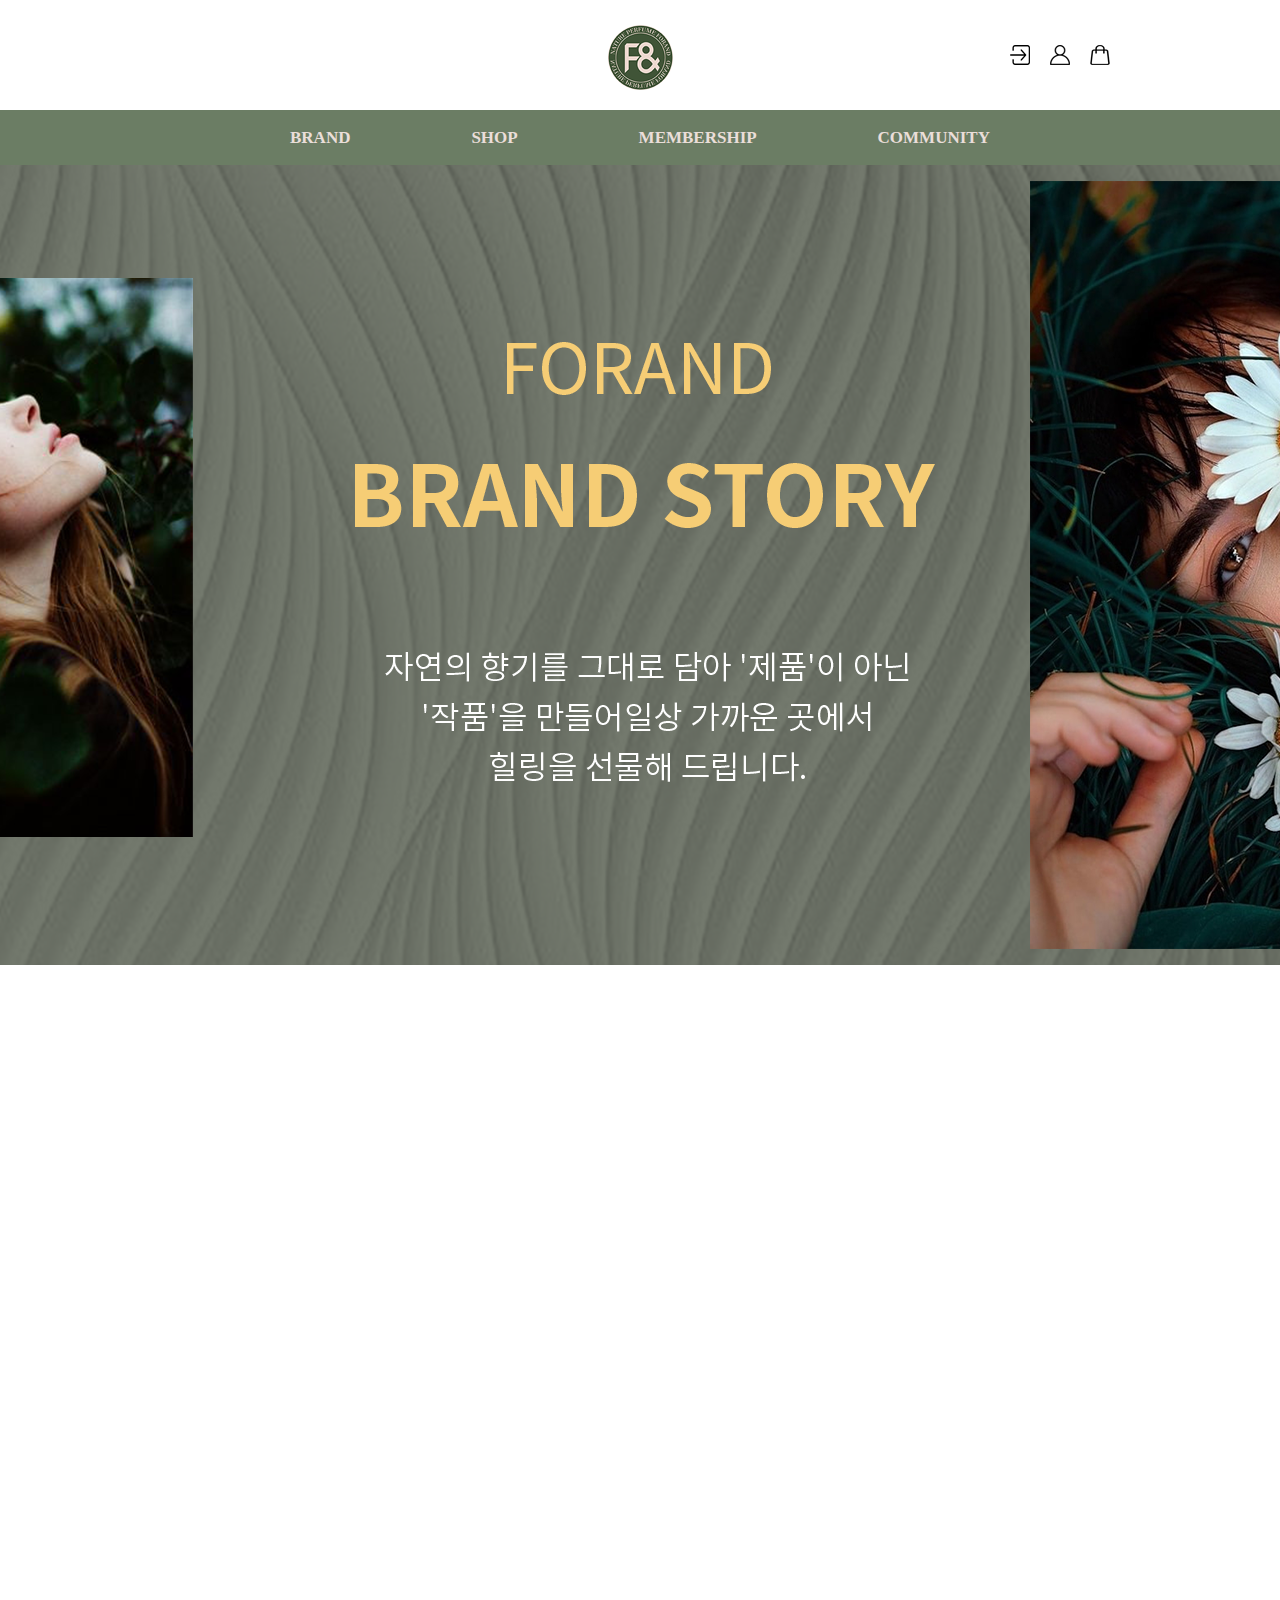
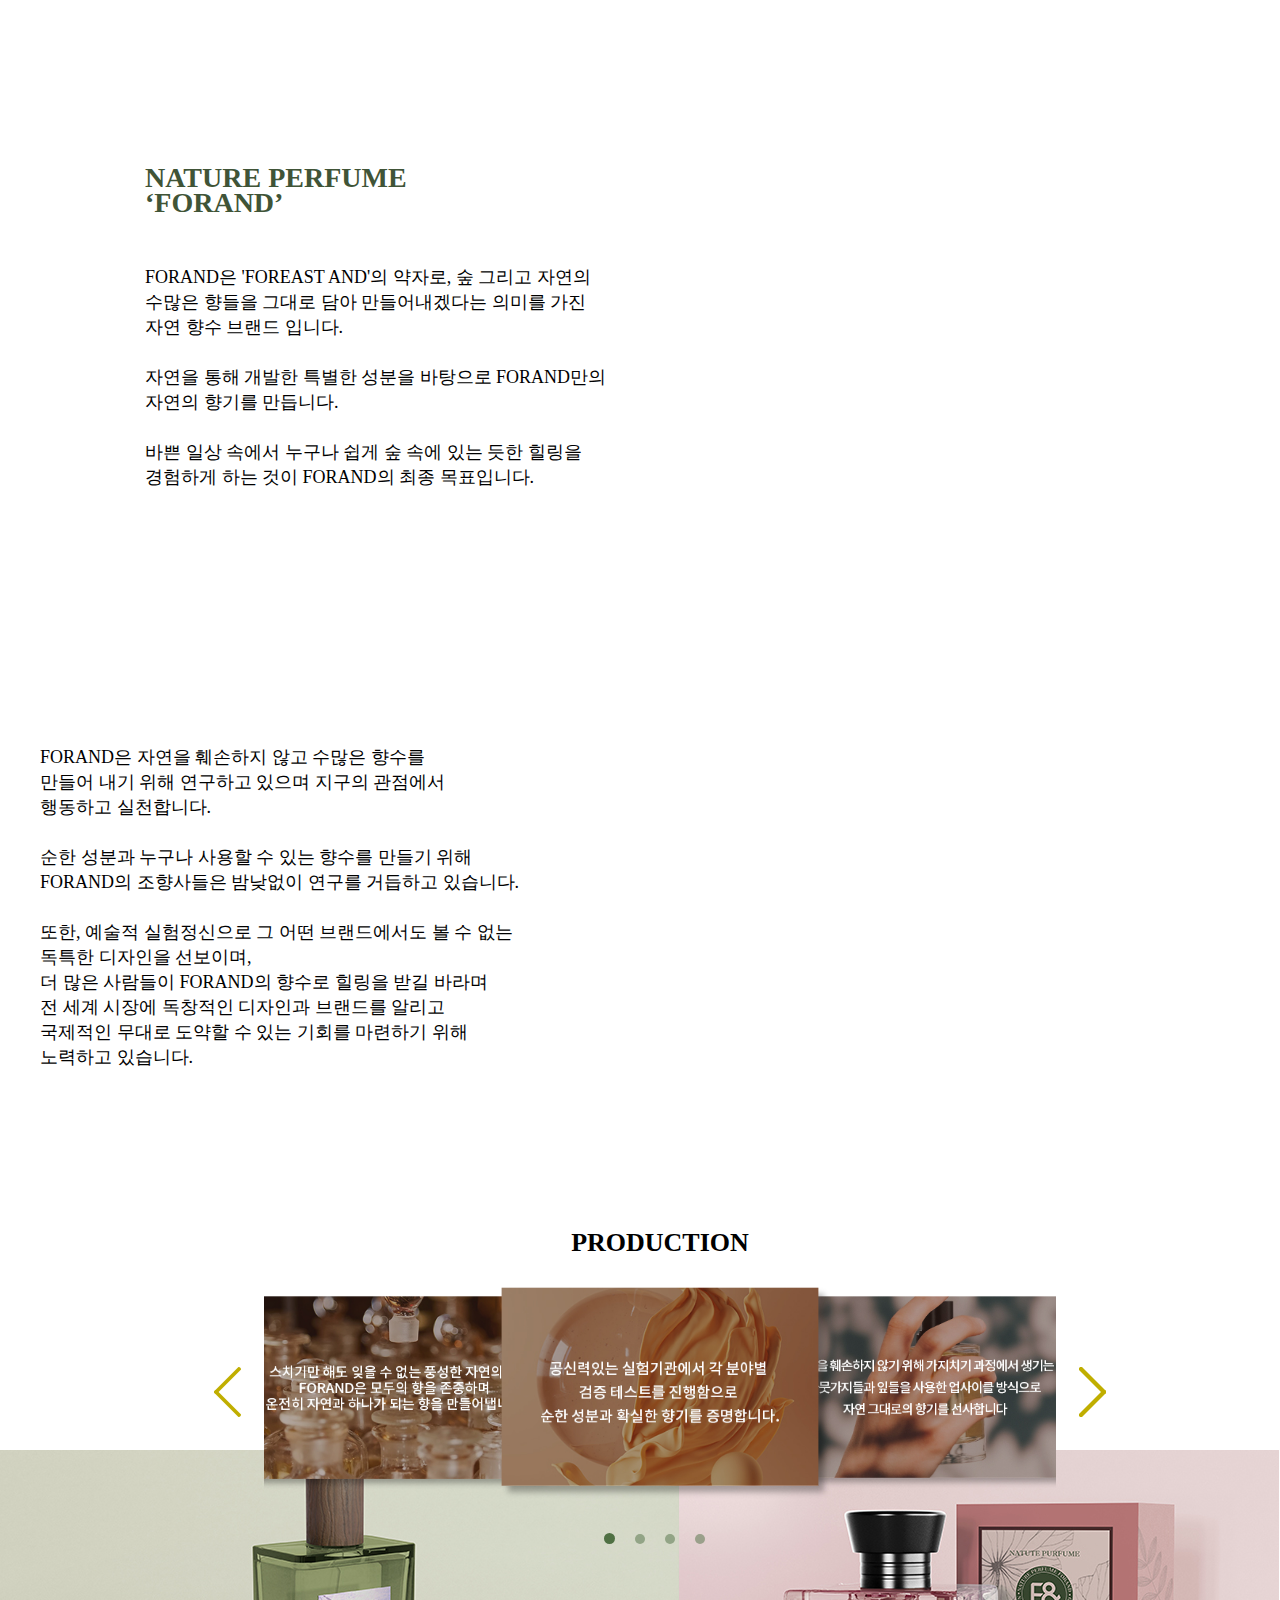
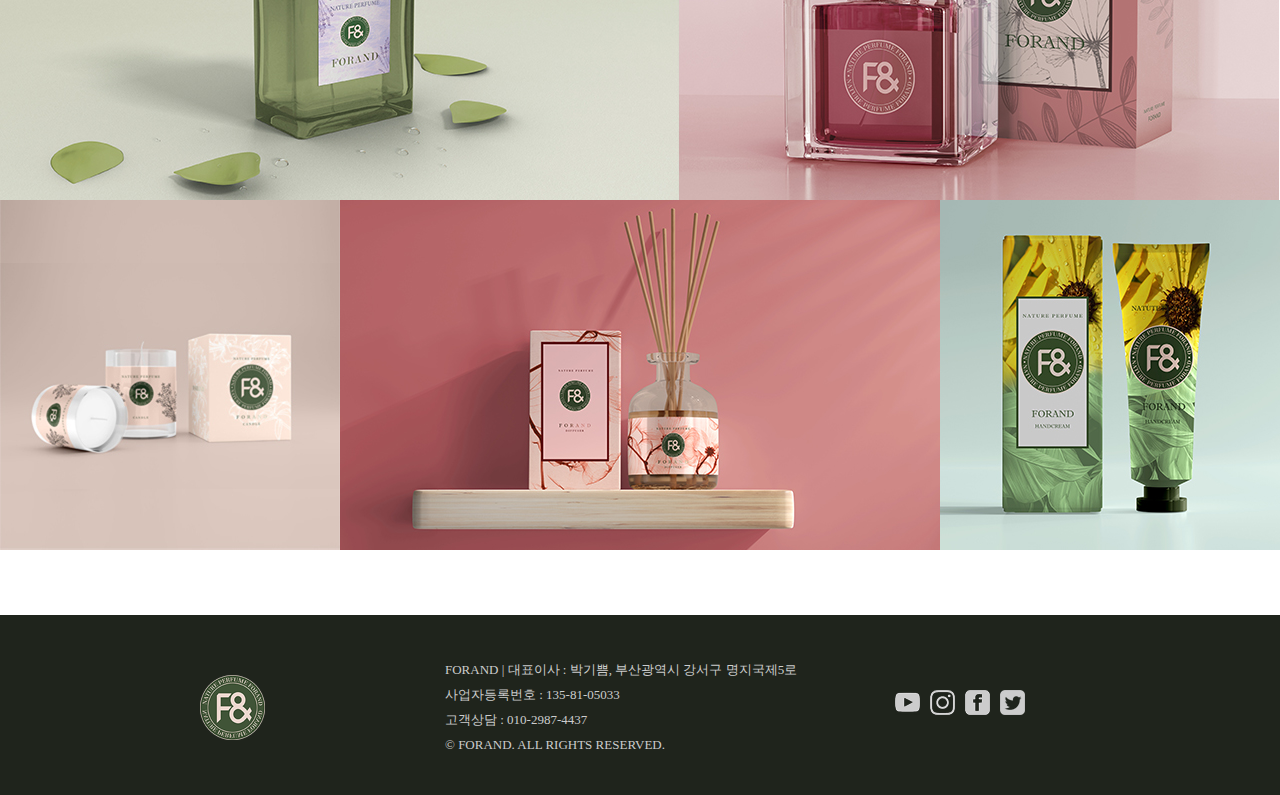
==== index.html @ c74ffac9 "Update index.html" ====
<!DOCTYPE html>
<html lang="en">
<head>
    <meta charset="UTF-8">
    <meta http-equiv="X-UA-Compatible" content="IE=edge">
    <meta name="viewport" content="width=device-width, initial-scale=1.0">
    <meta name="viewport" content="width=1400">
    <title>FORAND</title>
    <link href="images/favicon.png" rel="icon" type="image/png"sizes="32x32"><!-- favicon -->
    <link rel="stylesheet" href="css/style3.css"><!-- css -->

    <!-- 갤러리 css -->
    <link href="css/slick.css" rel="stylesheet" type="text/css"><!-- 수정X -->
    <link href="css/slick-theme.css" rel="stylesheet" type="text/css"><!-- 수정X -->
    
    <link href="css/gallery1.css" rel="stylesheet" type="text/css"><!-- 디자인에 맞게 수정 -->
  
    <!-- AOS -->
    <link href="https://unpkg.com/aos@2.3.1/dist/aos.css" rel="stylesheet">
    
</head>
<body>
    <div id="header"><!-- header s --> 
        <ul class="icon">
            <li><a href="login.html"><img src="images/login.png" alt="로그인아이콘"></a></li>
            <li><a href="#"><img src="images/mypage.png" alt="마이페이지아이콘"></a></li>
            <li><a href="#"><img src="images/cart.png" alt="장바구니아이콘"></a></li>
        </ul>

        <div class="logo">   
            <a href="https://parkgippeum.github.io/FORAND/"><img src="images/logo.png" alt="forand로고"></a>
        </div>
        <div class="scroll-content"></div>
        
</div><!-- haeder f -->

    <div class="nav"> <!-- nav s -->
        <ul>
            <li><a href="#">BRAND</a>
                <div class="sub_bg">
                    <ul class="sub">
                        <li class="gnb"><a href="https://parkgippeum.github.io/FORAND_sub1/#contents1">BRAND STORY</a></li>
                        <li class="gnb"><a href="https://parkgippeum.github.io/FORAND_sub1/#contents2">PRODUCTION</a></li>
                        <li class="gnb"><a href="https://parkgippeum.github.io/FORAND_sub1/#contents3">PRODUCT</a></li>
                        <li class="sub1_img"><img src="images/sub1.jpg" alt="sub1 이미지"></li>
                    </ul>
                </div>
                
            </li>
            <li><a href="#">SHOP</a>
                <div class="sub_bg">
                    <ul class="sub">
                        <li><a href="https://parkgippeum.github.io/FORAND_sub2/#contents1"><img src="images/sub2.png" alt="sub2 이미지"></a></li>
                        <li class="gnb"><a href="https://parkgippeum.github.io/FORAND_sub2/#contents2">NEW</a></li>
                        <li class="gnb"><a href="https://parkgippeum.github.io/FORAND_sub2/#contents3">PRODUCT</a></li>
                        <li class="gnb"><a href="https://parkgippeum.github.io/FORAND_sub2/#contents4">EVENT</a></li>
                    </ul>
                </div>
            </li>
            <li><a href="#">MEMBERSHIP</a>
                <div class="sub_bg">
                    <ul class="sub">
                        <li class="gnb"><a href="https://parkgippeum.github.io/FORAND_sub3/#contents1">MEMBERSHIP CARD</a></li>
                        <li class="gnb"><a href="https://parkgippeum.github.io/FORAND_sub3/#contents2">FORAND 혜택</a></li>
                        <li class="gnb"><a href="https://parkgippeum.github.io/FORAND_sub3/#contents3">MEMBERSHIP 등급</a></li>
                        <li><a href="https://parkgippeum.github.io/FORAND_sub3/#contents4"><img src="images/sub3.png" alt="sub3 이미지"></a></li>
                    </ul>
                </div>
            </li>
            <li><a href="#">COMMUNITY</a>
                <div class="sub_bg">
                    <ul class="sub">
                        <li class="sub4_img"><a href="https://parkgippeum.github.io/FORAND_sub4/#banner"><img src="images/sub4.jpg" alt="sub4 이미지"></a></li>
                        <li class="gnb"><a href="https://parkgippeum.github.io/FORAND_sub4/#contents1">FAQ</a></li>
                        <li class="gnb"><a href="https://parkgippeum.github.io/FORAND_sub4/#contents2">공지사항</a></li>
                        <li class="gnb"><a href="https://parkgippeum.github.io/FORAND_sub4/#box3">1:1문의</a></li>
                        <li class="gnb"><a href="https://parkgippeum.github.io/FORAND_sub4/#box3">CONTECT US</a></li>
                    </ul>
                </div>
            </li>
        </ul>
    </div> <!-- nav f -->

<div id="banner"><!-- banner s -->

</div><!-- banner f -->

<div id="contents1"><!-- contents1 s -->
    <ul class="story1">
        <li><img data-aos="fade-up" data-aos-duration="3000" class="left" src="images/storycon1.png" alt="brand story1 이미지"></li>
        <li class="story1_text"><h1>NATURE PERFUME <br> ‘FORAND’</h1>
            <p>FORAND은 'FOREAST AND'의 약자로,  숲 그리고 자연의 <br>
                수많은 향들을 그대로 담아 만들어내겠다는 의미를 가진 <br>
                자연 향수 브랜드 입니다. <br>
                <br>
                자연을 통해 개발한 특별한 성분을 바탕으로 FORAND만의  <br>
                자연의 향기를 만듭니다. <br>
                <br>
                바쁜 일상 속에서 누구나 쉽게 숲 속에 있는 듯한 힐링을  <br>
                경험하게  하는 것이 FORAND의 최종 목표입니다.</p>
        </li>
    </ul>

    <ul class="story2">
        <li class="story2_text">
            <p>FORAND은 자연을 훼손하지 않고 수많은 향수를 <br>
            만들어 내기 위해 연구하고 있으며 지구의 관점에서 <br>
            행동하고 실천합니다. <br>
            <br>
            순한 성분과 누구나 사용할 수 있는 향수를 만들기 위해 <br>
            FORAND의 조향사들은 밤낮없이 연구를 거듭하고 있습니다.<br>
            <br>
            또한, 예술적 실험정신으로 그 어떤 브랜드에서도 볼 수 없는 <br>
            독특한 디자인을 선보이며, <br>
            더 많은 사람들이 FORAND의 향수로 힐링을 받길 바라며<br>
            전 세계 시장에 독창적인 디자인과 브랜드를 알리고<br>
            국제적인 무대로 도약할 수 있는 기회를 마련하기 위해 <br>
            노력하고 있습니다.</p></li>

        <li><img data-aos="fade-down" class="right" src="images/storycon1-1.png" alt="brand story2 이미지"></li>
    </ul>
</div><!-- contents1 f -->

<div id="contents2"><!-- contents2 s -->
     <h1>PRODUCTION</h1>
    <section class="regular slider">
		<div>
			<img src="images/production1_1.jpg">
		</div>
		<div>
			<img src="images/product2-2.jpg">
		</div>
		<div>
			<img src="images/product3-3.jpg">
		</div>
        <div>
			<img src="images/product3-3.jpg">
		</div>
	</section>

</div><!-- contents2 f -->

<div id="contents3"><!-- contents3 s-->
    <div class="product_text">
        <h1>PRODUCT</h1>
        <p>순한 성분과 자연 속에서 다양한 향기를 <br>
            선사해드리기 위해 FORAND은 항상 노력합니다.</p>

    </div>

    <ul class="product1">
        <li><a href="#"><img src="images/story_product1.jpg" alt="product1"></a></li>
        <li><a href="#"><img src="images/story_product2.jpg" alt="product2"></a></li>
        <li><a href="#"><img src="images/story_product3.jpg" alt="product3"></a></li>
        <li><a href="#"><img src="images/story_product4.jpg" alt="product4"></a></li>
        <li><a href="#"><img src="images/story_product5.jpg" alt="product5"></a></li>
    </ul>
</div><!-- contents3 f-->

<div id="footer"><!-- footer s -->
    <div class="https://parkgippeum.github.io/FORAND/">
        <a href="index.html" class="footer_logo"><img src="images/footer_logo.png" alt="footer_logo"></a>

        <p class="text">
            FORAND  |  대표이사 : 박기쁨,  부산광역시 강서구 명지국제5로 <br>
            사업자등록번호 : 135-81-05033  <br>
            고객상담 : 010-2987-4437 <br>
            © FORAND. ALL RIGHTS RESERVED.
        </p>

        <div class="sns">
            <ul class="sns_icon">
                <li><a href="https://www.youtube.com/"><img src="images/youtube.png" alt="유튜브아이콘"></a></li>
                <li><a href="#"><img src="images/instagram.png" alt="인스타그램아이콘"></a></li>
                <li><a href="#"><img src="images/facebook.png" alt="페이스북아이콘"></a></li>
                <li><a href="#"><img src="images/twitter.png" alt="트위터아이콘"></a></li>
            </ul>
        </div>
    </div>
</div><!-- footer f -->

<a href="#" class="top"><img src="images/top.png" alt="top버튼"></a>


<!--js 메뉴상단고정-->
<script src="js/jquery-3.5.1.min.js"></script>
<script src="https://unpkg.com/aos@2.3.1/dist/aos.js"></script>
<script src="js/script.js"></script>

<script src="js/jquery-3.4.1.min.js"></script>
<script src="js/script1.js"></script>

<!-- 갤러리 js -->
<script src="https://code.jquery.com/jquery-2.2.0.min.js" type="text/javascript"></script><!-- 제이쿼리 라이브러리,수정X -->
<script src="js/slick.js" type="text/javascript" charset="utf-8"></script><!-- 수정X -->

<script src="js/gallery1.js" type="text/javascript" charset="utf-8"></script><!-- 디자인에 맞게 수정 -->


</body>
</html>
---- css/style3.css ----
*{margin: 0; padding: 0;}
ul{list-style: none;}
a{text-decoration: none; color: #000;}

body{font-family: 'Noto Sans kr';
    font-size: 13px;
    line-height: 25px;
    color: #000;
}

.top{position:fixed; bottom:50px; right:50px; display:none;}

/* header */
#header{width: 100%; height: 110px;}
.header_inner{width: 1320px; margin: 0 auto; position: relative;}
.icon{position:absolute; top:45px; right:150px;}
.icon li{float: left; padding-right: 20px;}

.logo{position:absolute; top:25px; left:50%; margin-left: -32.5px;}

.icon li:hover{opacity: 0.5; color: #000;}

/* nav */
.nav{width: 100%;
    text-align: center;
    background-color: #6b7d64;
    text-transform:uppercase;
    z-index: 95;
    position: relative;
}

.nav ul{
    width:800px;
	margin:auto;
    display:flex;
	justify-content:space-between;}

.nav>ul>li{float: left;}
.nav>ul>li>a{display:block; padding:15px 50px; font-size: 17px; font-weight: bold; color: #eaded9;}
.nav>ul>li>a:hover{color:rgb(67, 77, 63)}

.nav li:hover .sub_bg{display:block;}

.sub_bg{width:100%; background-color: #fff; height:180px;
    position:absolute; top: 55px; left:0;
    display:none; background-color: #fff5e6; font-weight: bold; font-size: 18px; border-bottom: 1px solid #405437;
}
.sub li a{color: #405437;}

.gnb{text-align: center; padding-top: 70px;}
.sub img{padding-top: 12px;}
.sub1_img{padding: 7px;}
.sub4_img{padding-top: 30px;}
.sub li a:hover{color: rgb(231, 198, 155);}

.scroll-content{
    height: 2000px;
}
.scroll-fixed{
    position: fixed;
    top: 0px;
}

/* banner */
#banner{width: 100%; margin: 0 auto; height: 800px; background: url(../images/storymain.png) no-repeat center top;}

/* contents1 */
#contents1{width: 1280px; height: 1100px; margin: 150px auto;}
.story1{float: left;}
.story1 li{float: left;}
.story1_text{margin: 30px 80px; padding: 65px;}
.story1_text h1{font-size: 28px; padding: 0 0 50px 0; color: #405437;}
.story1_text p{font-size: 18px;}

.story2{float: left;}
.story2 li{float: left;}
.story2_text{margin: 160px 40px;}
.story2_text p{font-size: 18px;}
.story2 img{padding-left: 50px;}

/* contents2 */
#contents2{width: 1320px; height: 400px; margin: 0 auto;}
#contents2 h1{text-align: center; padding-top: 80px;}

/* contents3 */

#contents3{width: 1320px; height: 750px; margin: 150px auto;}
.product_text{text-align: center;}
.product_text h1{padding-bottom: 30px;}
.product_text p{padding-bottom: 30px;}

.product1{float: left;}
.product1 li{float: left;}

.product1 li{float: left;}
.product1 li{float: left;}
.product1 li img{display: block;}

/* footer */
#footer{width: 100%; height: 180px; margin: 0 auto; background-color: #1f241c;}
.footer_inner{width: 1320px; margin: 0 auto;}
.footer_logo{float: left; margin: 60px 0 0px 200px;}

.text{float: left; margin: 42px 0 0 180px; color: #ccc;}

.sns{float: right; margin-right: 250px; margin-top: 70px;}
.sns_icon li{float: left; padding: 5px;}

.sns li a:hover{opacity: 0.5; color: #fff;}
---- css/gallery1.css ----
/*슬라이더 꾸미기*/
.slider {
	width: 60%;
	margin: 0px auto; /*100px auto에서 수정*/
}

.slick-slide {
  margin:50px 0px;
}

.slick-slide img {
  width: 100%;
  display:block;
  box-shadow:5px 5px 5px rgba(0, 0, 0, 0.3);
}

.slick-prev:before,
.slick-next:before {
  content:'';
}


.slick-slide {
  transition: all ease-in-out .3s;
  opacity: 1;
}

.slick-active {
  opacity: 1;
}

.slick-current {
  opacity: 1;
}

.slick-active{
		transform:scale(1.1, 1.1);
}

.slick-current{
	position:relative;
	z-index:2;
	transform:scale(1.2, 1.2);
}

/*이동버튼 꾸미기*/
.slick-prev, .slick-next{
	width:27px;
	height:50px;
}
.slick-prev{
	background:url(../images/prev.png) no-repeat;
	left:-50px;
}
.slick-prev:hover{
	background:url(../images/prev_hover.png) no-repeat;
}
.slick-next{
	background:url(../images/next.png) no-repeat;
	right:-50px;
}
.slick-next:hover{
	background:url(../images/next_hover.png) no-repeat;
}

/*블릿버튼 꾸미기*/
.slick-dots li button:before{
	content:'';	
}
.slick-dots li button{
	width:10px;
	height:10px;
	padding:0;
	background:#4f7043;
	border-radius:50%;
	opacity: 0.5;
}
.slick-dots li.slick-active button{
	background:#4f7043;
	opacity:1
}
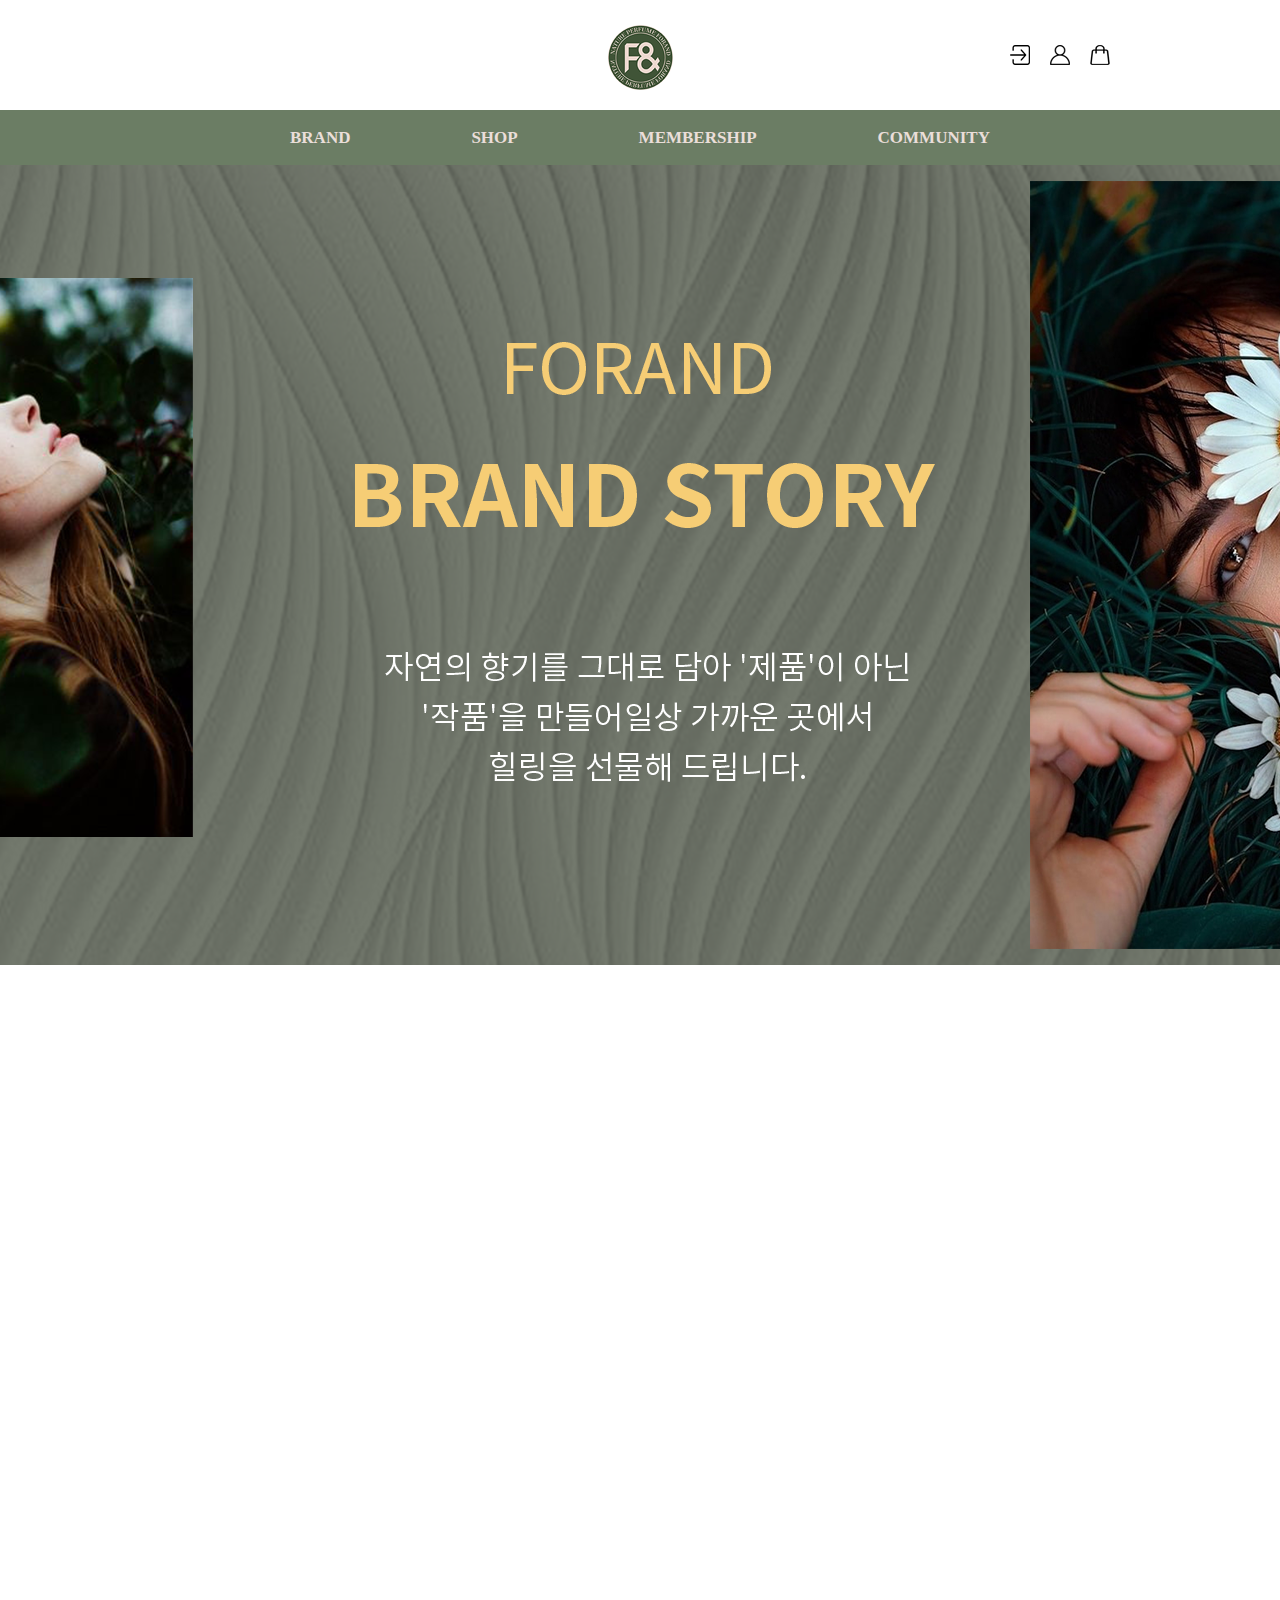
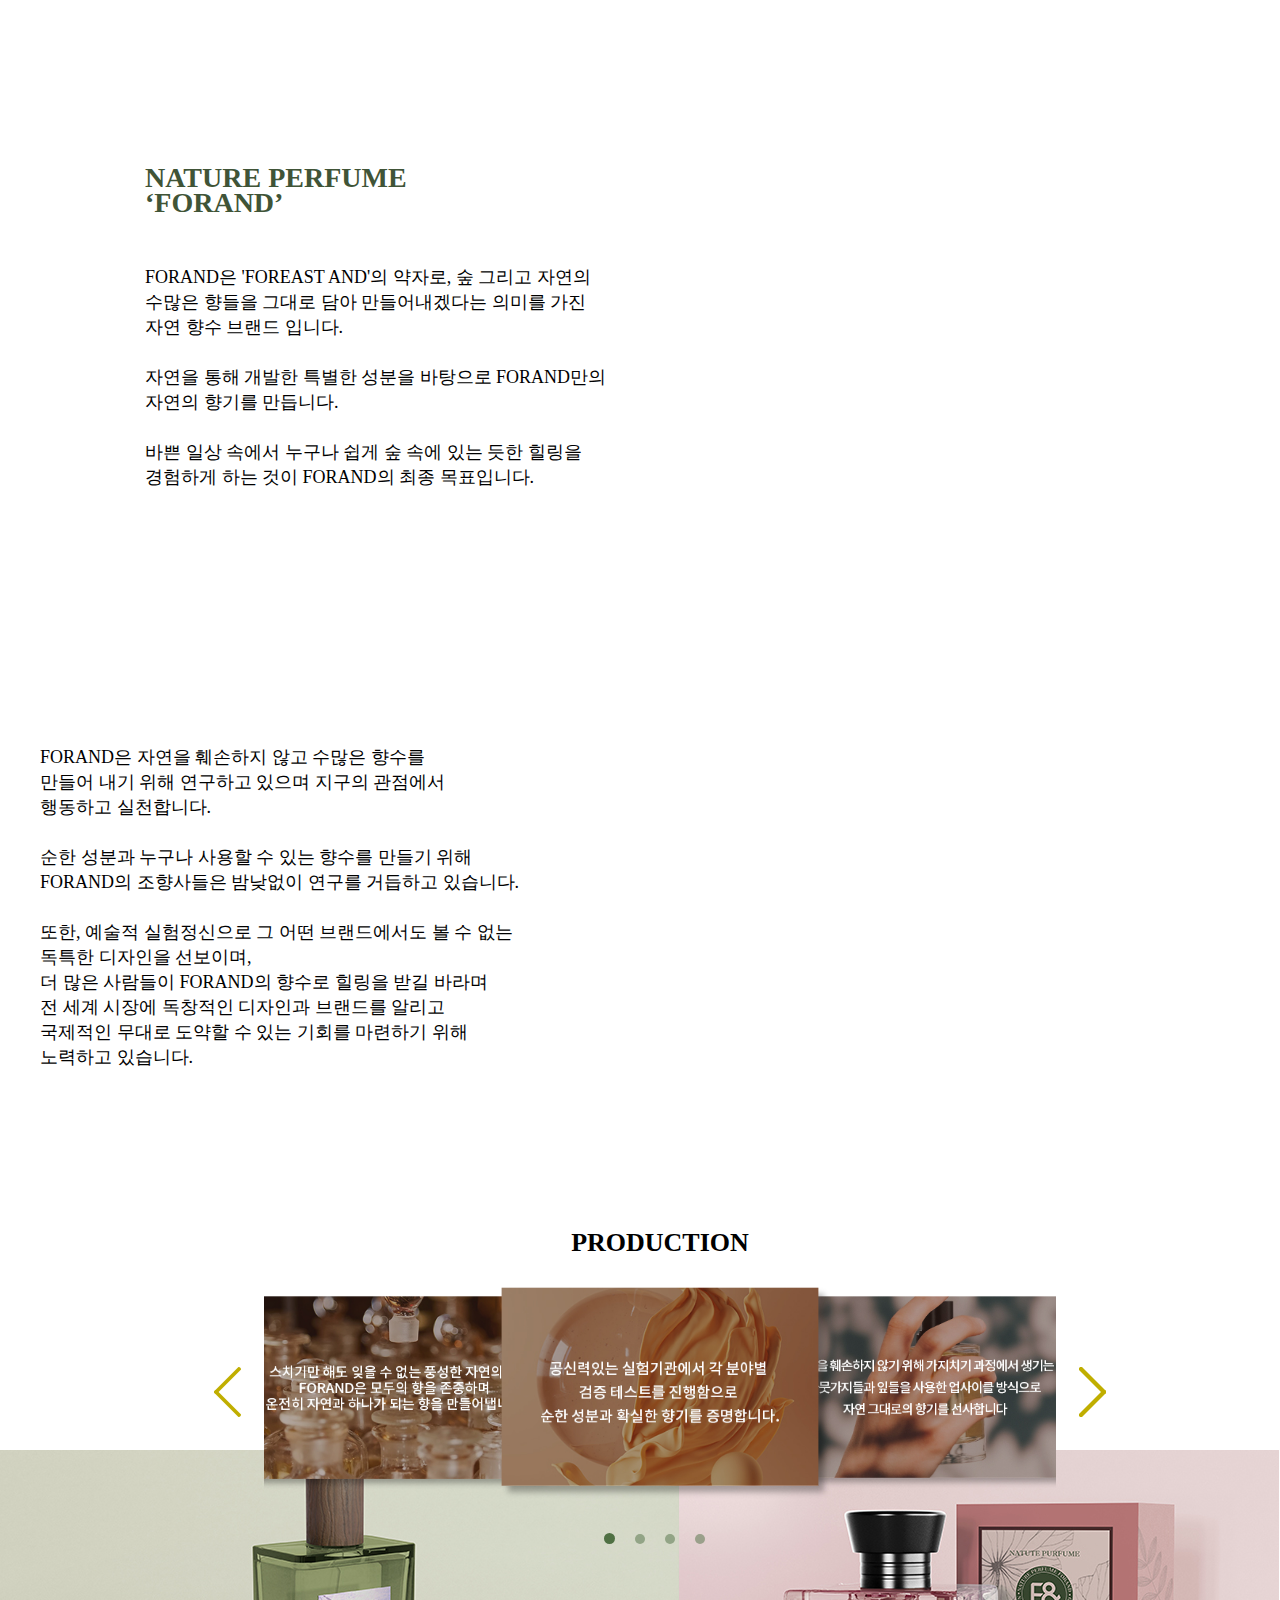
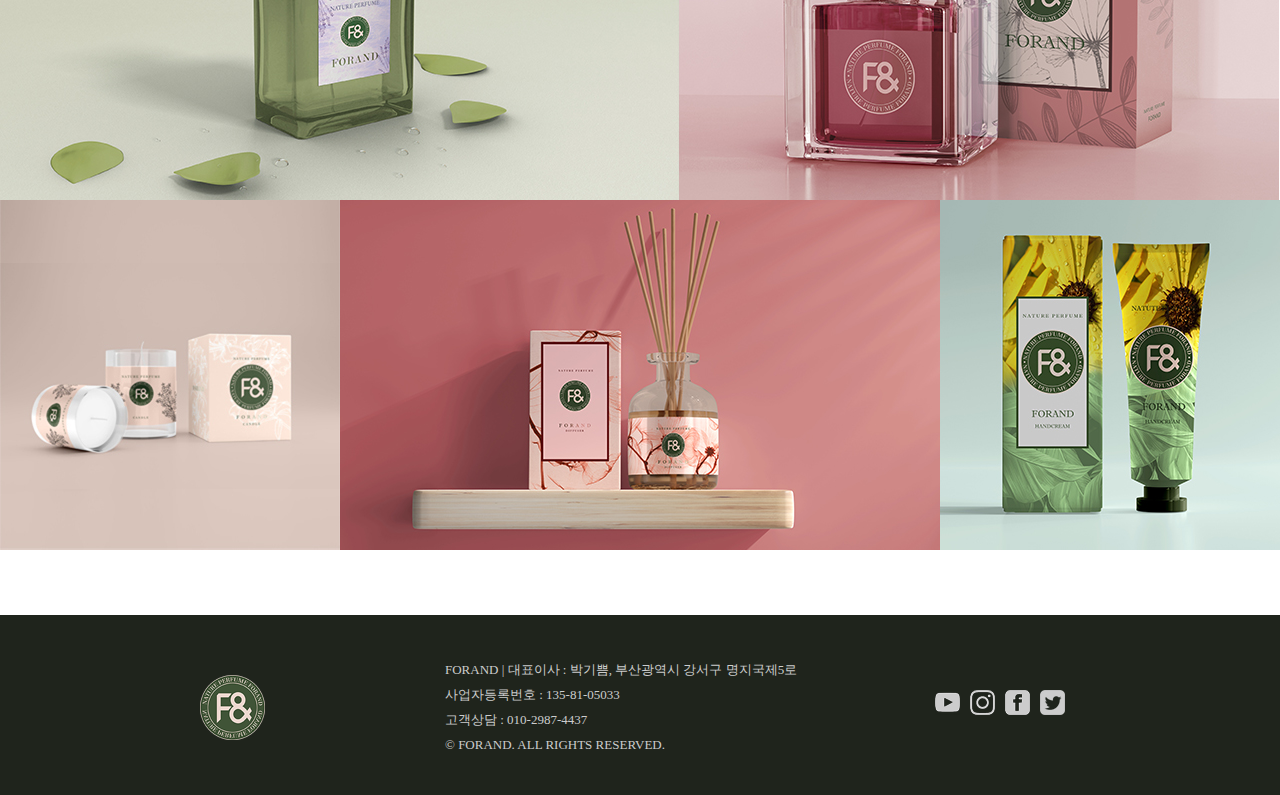
==== commit a19887d1: "Add files via upload" ====
--- a/index.html
+++ b/index.html
@@ -22,7 +22,7 @@
 <body>
     <div id="header"><!-- header s --> 
         <ul class="icon">
-            <li><a href="login.html"><img src="images/login.png" alt="로그인아이콘"></a></li>
+            <li><a href="../forand/login.html"><img src="images/login.png" alt="로그인아이콘"></a></li>
             <li><a href="#"><img src="images/mypage.png" alt="마이페이지아이콘"></a></li>
             <li><a href="#"><img src="images/cart.png" alt="장바구니아이콘"></a></li>
         </ul>
@@ -34,52 +34,52 @@
         
 </div><!-- haeder f -->
 
-    <div class="nav"> <!-- nav s -->
-        <ul>
-            <li><a href="#">BRAND</a>
-                <div class="sub_bg">
-                    <ul class="sub">
-                        <li class="gnb"><a href="https://parkgippeum.github.io/FORAND_sub1/#contents1">BRAND STORY</a></li>
-                        <li class="gnb"><a href="https://parkgippeum.github.io/FORAND_sub1/#contents2">PRODUCTION</a></li>
-                        <li class="gnb"><a href="https://parkgippeum.github.io/FORAND_sub1/#contents3">PRODUCT</a></li>
-                        <li class="sub1_img"><img src="images/sub1.jpg" alt="sub1 이미지"></li>
-                    </ul>
-                </div>
-                
-            </li>
-            <li><a href="#">SHOP</a>
-                <div class="sub_bg">
-                    <ul class="sub">
-                        <li><a href="https://parkgippeum.github.io/FORAND_sub2/#contents1"><img src="images/sub2.png" alt="sub2 이미지"></a></li>
-                        <li class="gnb"><a href="https://parkgippeum.github.io/FORAND_sub2/#contents2">NEW</a></li>
-                        <li class="gnb"><a href="https://parkgippeum.github.io/FORAND_sub2/#contents3">PRODUCT</a></li>
-                        <li class="gnb"><a href="https://parkgippeum.github.io/FORAND_sub2/#contents4">EVENT</a></li>
-                    </ul>
-                </div>
-            </li>
-            <li><a href="#">MEMBERSHIP</a>
-                <div class="sub_bg">
-                    <ul class="sub">
-                        <li class="gnb"><a href="https://parkgippeum.github.io/FORAND_sub3/#contents1">MEMBERSHIP CARD</a></li>
-                        <li class="gnb"><a href="https://parkgippeum.github.io/FORAND_sub3/#contents2">FORAND 혜택</a></li>
-                        <li class="gnb"><a href="https://parkgippeum.github.io/FORAND_sub3/#contents3">MEMBERSHIP 등급</a></li>
-                        <li><a href="https://parkgippeum.github.io/FORAND_sub3/#contents4"><img src="images/sub3.png" alt="sub3 이미지"></a></li>
-                    </ul>
-                </div>
-            </li>
-            <li><a href="#">COMMUNITY</a>
-                <div class="sub_bg">
-                    <ul class="sub">
-                        <li class="sub4_img"><a href="https://parkgippeum.github.io/FORAND_sub4/#banner"><img src="images/sub4.jpg" alt="sub4 이미지"></a></li>
-                        <li class="gnb"><a href="https://parkgippeum.github.io/FORAND_sub4/#contents1">FAQ</a></li>
-                        <li class="gnb"><a href="https://parkgippeum.github.io/FORAND_sub4/#contents2">공지사항</a></li>
-                        <li class="gnb"><a href="https://parkgippeum.github.io/FORAND_sub4/#box3">1:1문의</a></li>
-                        <li class="gnb"><a href="https://parkgippeum.github.io/FORAND_sub4/#box3">CONTECT US</a></li>
-                    </ul>
-                </div>
-            </li>
-        </ul>
-    </div> <!-- nav f -->
+<div class="nav"> <!-- nav s -->
+    <ul>
+        <li><a href="#">BRAND</a>
+            <div class="sub_bg">
+                <ul class="sub">
+                    <li class="gnb"><a href="https://parkgippeum.github.io/FORAND_sub1/#contents1">BRAND STORY</a></li>
+                    <li class="gnb"><a href="https://parkgippeum.github.io/FORAND_sub1/#contents2">PRODUCTION</a></li>
+                    <li class="gnb"><a href="https://parkgippeum.github.io/FORAND_sub1/#contents3">PRODUCT</a></li>
+                    <li class="sub1_img"><img src="images/sub1.jpg" alt="sub1 이미지"></li>
+                </ul>
+            </div>
+            
+        </li>
+        <li><a href="#">SHOP</a>
+            <div class="sub_bg">
+                <ul class="sub">
+                    <li><a href="https://parkgippeum.github.io/FORAND_sub2/#contents1"><img src="images/sub2.png" alt="sub2 이미지"></a></li>
+                    <li class="gnb"><a href="https://parkgippeum.github.io/FORAND_sub2/#contents2">NEW</a></li>
+                    <li class="gnb"><a href="https://parkgippeum.github.io/FORAND_sub2/#contents3">PRODUCT</a></li>
+                    <li class="gnb"><a href="https://parkgippeum.github.io/FORAND_sub2/#contents4">EVENT</a></li>
+                </ul>
+            </div>
+        </li>
+        <li><a href="#">MEMBERSHIP</a>
+            <div class="sub_bg">
+                <ul class="sub">
+                    <li class="gnb"><a href="https://parkgippeum.github.io/FORAND_sub3/#contents1">MEMBERSHIP CARD</a></li>
+                    <li class="gnb"><a href="https://parkgippeum.github.io/FORAND_sub3/#contents2">FORAND 혜택</a></li>
+                    <li class="gnb"><a href="https://parkgippeum.github.io/FORAND_sub3/#contents3">MEMBERSHIP 등급</a></li>
+                    <li><a href="https://parkgippeum.github.io/FORAND_sub3/#contents4"><img src="images/sub3.png" alt="sub3 이미지"></a></li>
+                </ul>
+            </div>
+        </li>
+        <li><a href="#">COMMUNITY</a>
+            <div class="sub_bg">
+                <ul class="sub">
+                    <li class="sub4_img"><a href="https://parkgippeum.github.io/FORAND_sub4/#banner"><img src="images/sub4.jpg" alt="sub4 이미지"></a></li>
+                    <li class="gnb"><a href="https://parkgippeum.github.io/FORAND_sub4/#contents1">FAQ</a></li>
+                    <li class="gnb"><a href="https://parkgippeum.github.io/FORAND_sub4/#contents2">공지사항</a></li>
+                    <li class="gnb"><a href="https://parkgippeum.github.io/FORAND_sub4/#box3">1:1문의</a></li>
+                    <li class="gnb"><a href="https://parkgippeum.github.io/FORAND_sub4/#box3">CONTECT US</a></li>
+                </ul>
+            </div>
+        </li>
+    </ul>
+</div> <!-- nav f -->
 
 <div id="banner"><!-- banner s -->
 
@@ -158,7 +158,7 @@
 </div><!-- contents3 f-->
 
 <div id="footer"><!-- footer s -->
-    <div class="https://parkgippeum.github.io/FORAND/">
+    <div class="footer_inner">
         <a href="index.html" class="footer_logo"><img src="images/footer_logo.png" alt="footer_logo"></a>
 
         <p class="text">
@@ -198,4 +198,4 @@
 
 
 </body>
-</html>
+</html>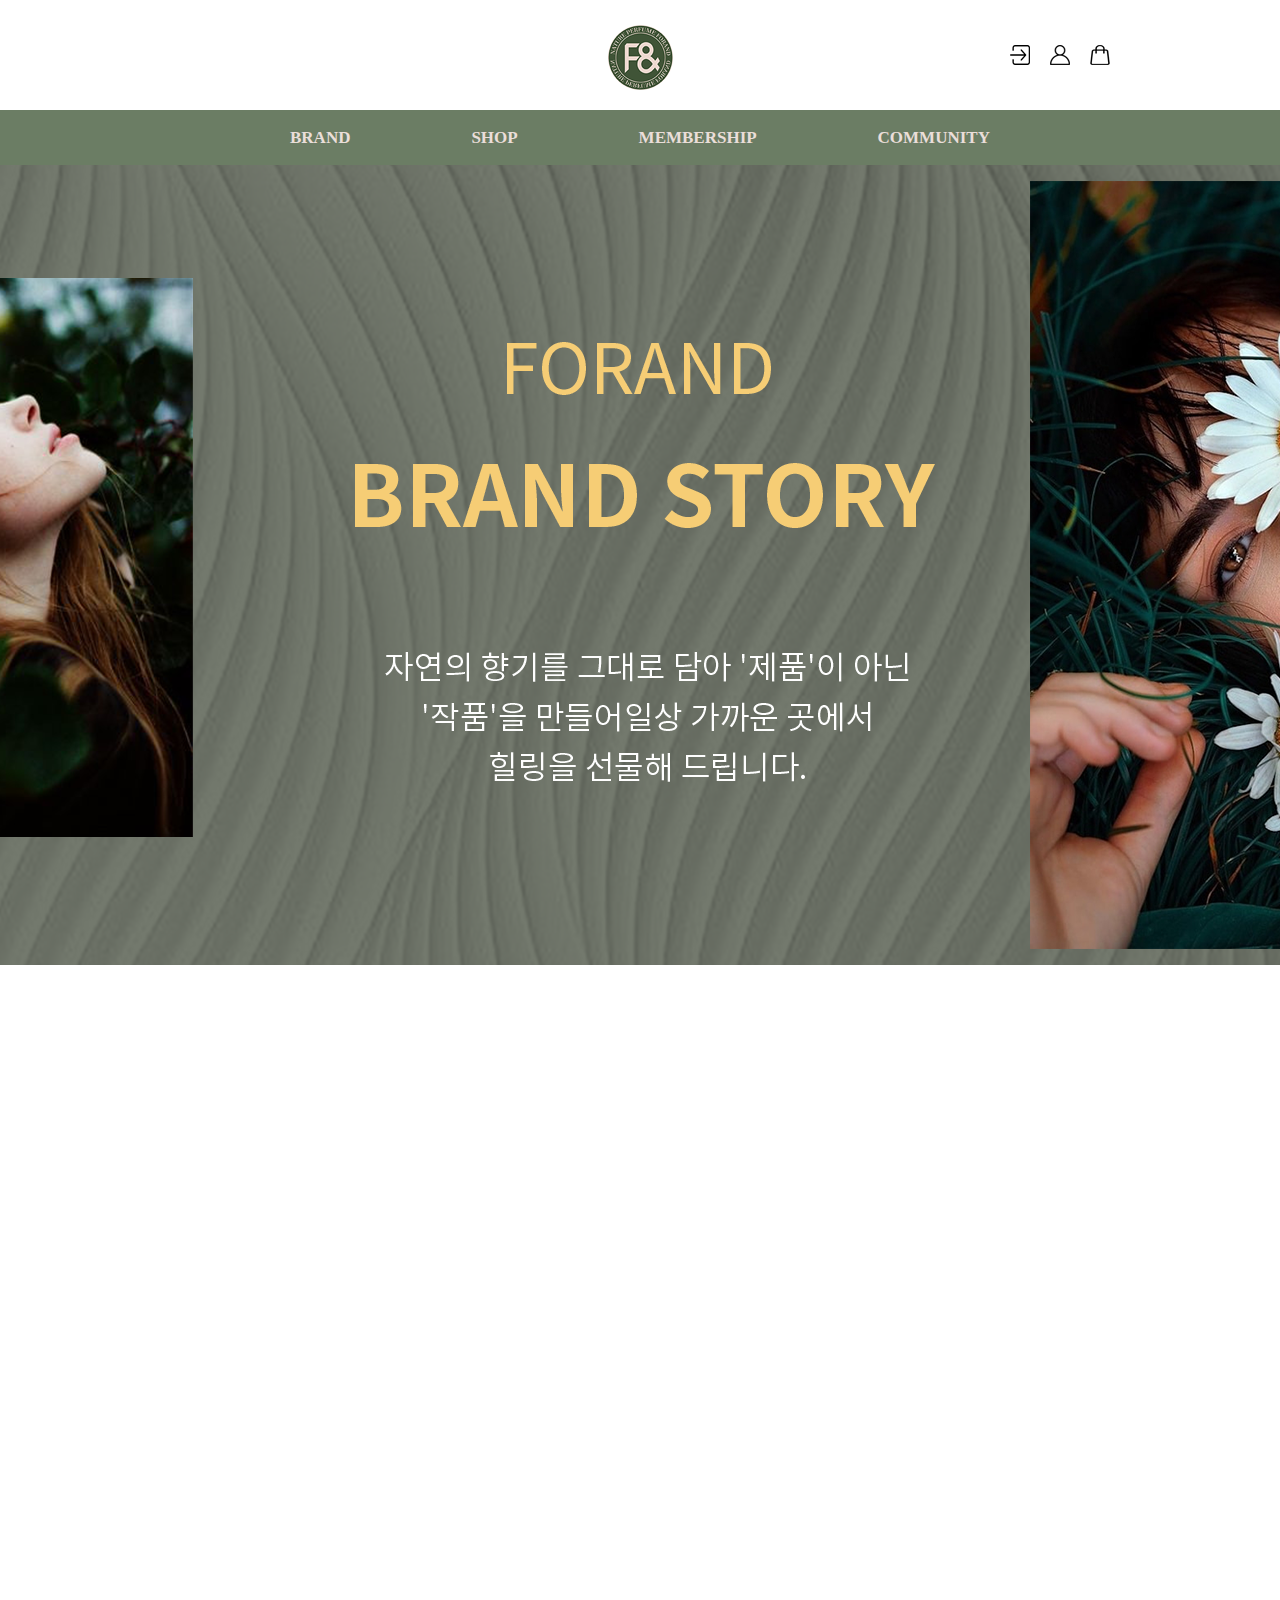
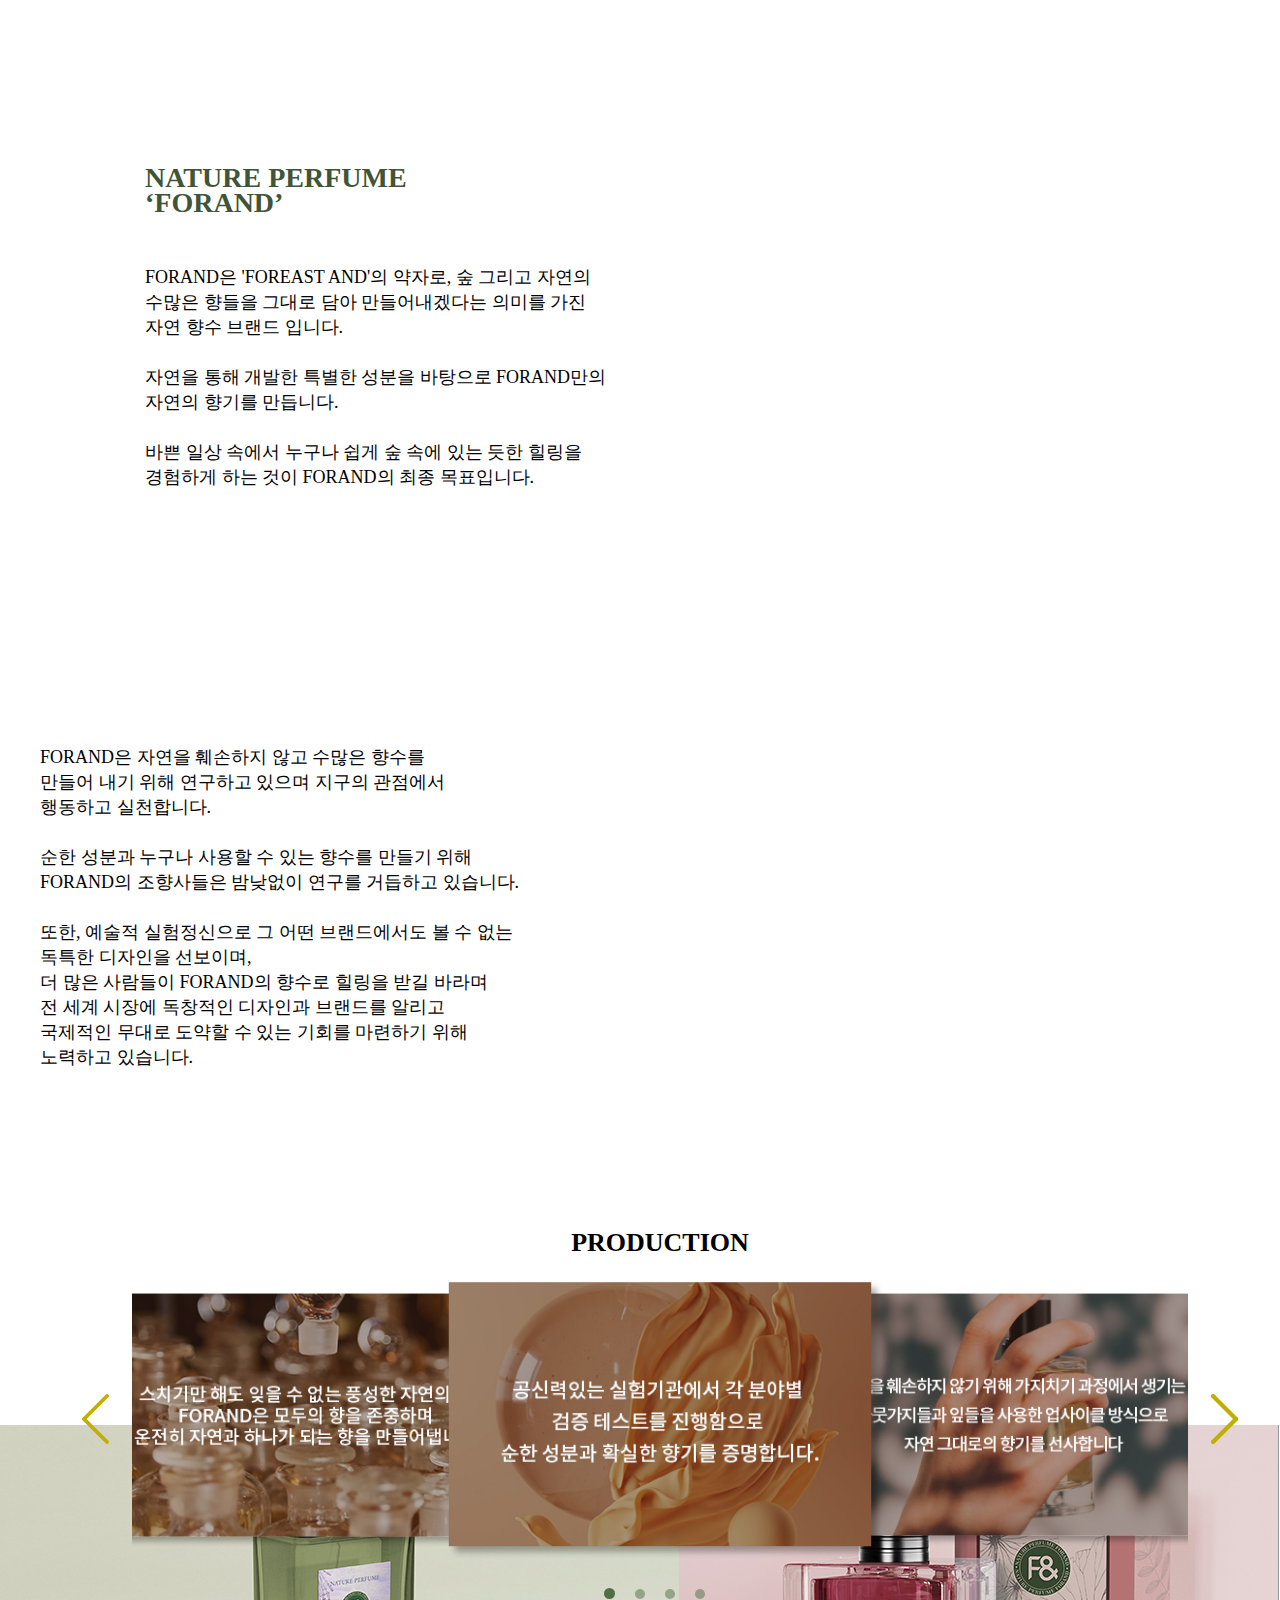
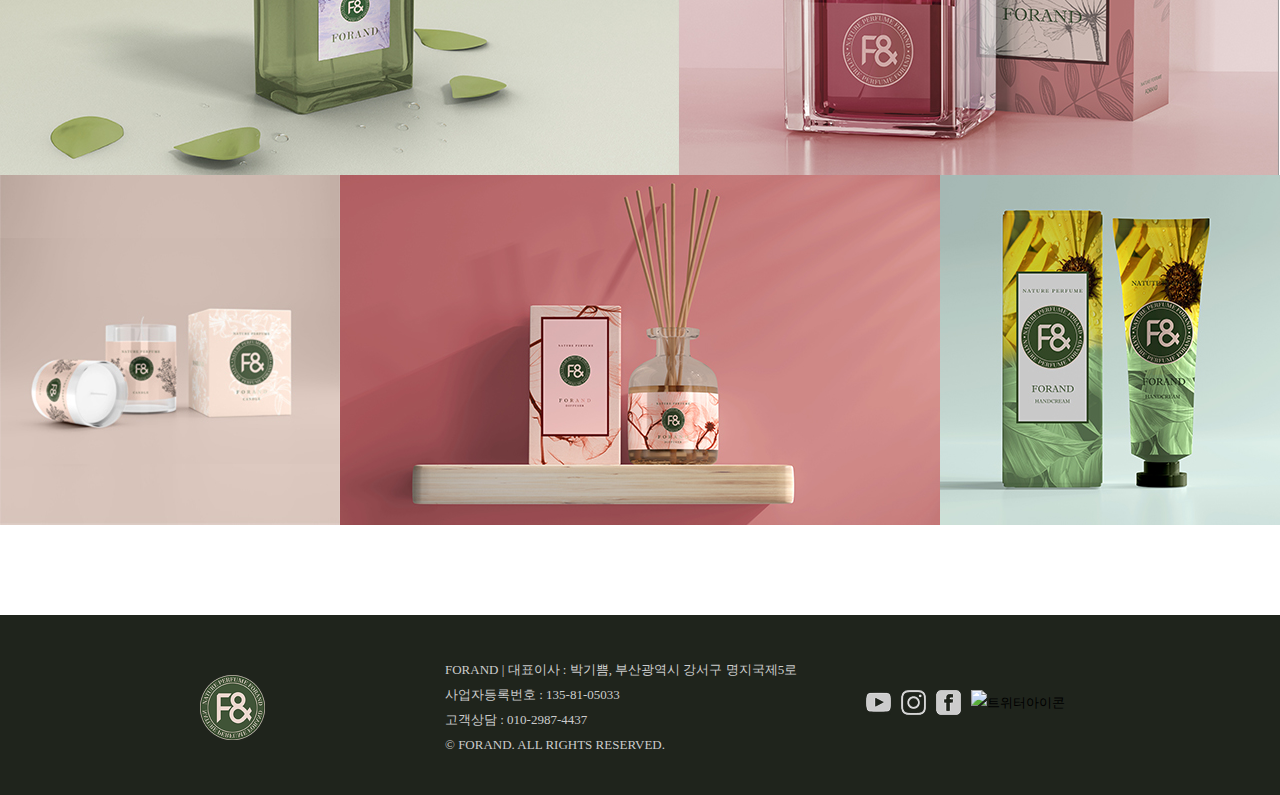
==== commit 377eb812: "Add files via upload" ====
--- a/index.html
+++ b/index.html
@@ -17,6 +17,9 @@
   
     <!-- AOS -->
     <link href="https://unpkg.com/aos@2.3.1/dist/aos.css" rel="stylesheet">
+
+    <!-- 타이핑효과 -->
+    <script src="https://code.jquery.com/jquery-3.6.0.min.js" integrity="sha256-/xUj+3OJU5yExlq6GSYGSHk7tPXikynS7ogEvDej/m4=" crossorigin="anonymous"></script>
     
 </head>
 <body>
@@ -39,10 +42,13 @@
         <li><a href="#">BRAND</a>
             <div class="sub_bg">
                 <ul class="sub">
-                    <li class="gnb"><a href="https://parkgippeum.github.io/FORAND_sub1/#contents1">BRAND STORY</a></li>
-                    <li class="gnb"><a href="https://parkgippeum.github.io/FORAND_sub1/#contents2">PRODUCTION</a></li>
-                    <li class="gnb"><a href="https://parkgippeum.github.io/FORAND_sub1/#contents3">PRODUCT</a></li>
-                    <li class="sub1_img"><img src="images/sub1.jpg" alt="sub1 이미지"></li>
+                    <li class="gnb1"><a href="https://parkgippeum.github.io/FORAND_sub1/#contents1">BRAND STORY <br> </a></li>
+                    <li class="gnb1"><a href="https://parkgippeum.github.io/FORAND_sub1/#contents2">PRODUCTION</a></li>
+                    <li class="gnb1"><a href="https://parkgippeum.github.io/FORAND_sub1/#contents3">PRODUCT</a></li>
+                
+                    <li class="sub_img1"><img src="images/navphoto3.jpg" alt="navphoto1" width="280" height="100"></li>
+                    <br>
+                    <li class="sub_img2"><img src="images/navphoto4.jpg" alt="navphoto1" width="280" height="100"></li>
                 </ul>
             </div>
             
@@ -50,36 +56,43 @@
         <li><a href="#">SHOP</a>
             <div class="sub_bg">
                 <ul class="sub">
-                    <li><a href="https://parkgippeum.github.io/FORAND_sub2/#contents1"><img src="images/sub2.png" alt="sub2 이미지"></a></li>
-                    <li class="gnb"><a href="https://parkgippeum.github.io/FORAND_sub2/#contents2">NEW</a></li>
-                    <li class="gnb"><a href="https://parkgippeum.github.io/FORAND_sub2/#contents3">PRODUCT</a></li>
-                    <li class="gnb"><a href="https://parkgippeum.github.io/FORAND_sub2/#contents4">EVENT</a></li>
+                    <li class="gnb2"><a href="https://parkgippeum.github.io/FORAND_sub2/#contents2">NEW</a></li>
+                    <li class="gnb2"><a href="https://parkgippeum.github.io/FORAND_sub2/#contents3">PRODUCT</a></li>
+                    <li class="gnb2"><a href="https://parkgippeum.github.io/FORAND_sub2/#contents4">EVENT</a></li>
+    
+                    <li class="sub_img3"><img src="images/navphoto1.jpg" alt="navphoto1" width="280" height="100"></li>
+                    <br>
+                    <li class="sub_img4"><img src="images/navphoto2.jpg" alt="navphoto1" width="280" height="100"></li>
                 </ul>
             </div>
         </li>
         <li><a href="#">MEMBERSHIP</a>
             <div class="sub_bg">
                 <ul class="sub">
-                    <li class="gnb"><a href="https://parkgippeum.github.io/FORAND_sub3/#contents1">MEMBERSHIP CARD</a></li>
-                    <li class="gnb"><a href="https://parkgippeum.github.io/FORAND_sub3/#contents2">FORAND 혜택</a></li>
-                    <li class="gnb"><a href="https://parkgippeum.github.io/FORAND_sub3/#contents3">MEMBERSHIP 등급</a></li>
-                    <li><a href="https://parkgippeum.github.io/FORAND_sub3/#contents4"><img src="images/sub3.png" alt="sub3 이미지"></a></li>
+                    <li class="gnb1"><a href="https://parkgippeum.github.io/FORAND_sub3/#contents1">MEMBERSHIP CARD</a></li>
+                    <li class="gnb1"><a href="https://parkgippeum.github.io/FORAND_sub3/#contents2">FORAND 혜택</a></li>
+                    <li class="gnb1"><a href="https://parkgippeum.github.io/FORAND_sub3/#contents3">MEMBERSHIP 등급</a></li>
+    
+                    <li class="sub_img1"><img src="images/navphoto5.jpg" alt="navphoto1" width="280" height="100"></li>
+                    <li class="sub_img2"><img src="images/navphoto6.jpg" alt="navphoto1" width="280" height="100"></li>
                 </ul>
             </div>
         </li>
         <li><a href="#">COMMUNITY</a>
             <div class="sub_bg">
                 <ul class="sub">
-                    <li class="sub4_img"><a href="https://parkgippeum.github.io/FORAND_sub4/#banner"><img src="images/sub4.jpg" alt="sub4 이미지"></a></li>
-                    <li class="gnb"><a href="https://parkgippeum.github.io/FORAND_sub4/#contents1">FAQ</a></li>
-                    <li class="gnb"><a href="https://parkgippeum.github.io/FORAND_sub4/#contents2">공지사항</a></li>
-                    <li class="gnb"><a href="https://parkgippeum.github.io/FORAND_sub4/#box3">1:1문의</a></li>
-                    <li class="gnb"><a href="https://parkgippeum.github.io/FORAND_sub4/#box3">CONTECT US</a></li>
-                </ul>
-            </div>
-        </li>
-    </ul>
-</div> <!-- nav f -->
+                    <li class="gnb3"><a href="https://parkgippeum.github.io/FORAND_sub4/#contents1">FAQ</a></li>
+                    <li class="gnb3"><a href="https://parkgippeum.github.io/FORAND_sub4/#contents2">공지사항</a></li>
+                    <li class="gnb3"><a href="https://parkgippeum.github.io/FORAND_sub4/#box3">1:1문의</a></li>
+                    <li class="gnb3"><a href="https://parkgippeum.github.io/FORAND_sub4/#box3">CONTECT US</a></li>
+                    
+                    <li class="sub_img3"><img src="images/navphoto7.jpg" alt="navphoto1" width="280" height="100"></li>
+                    <li class="sub_img4"><img src="images/navphoto8.jpg" alt="navphoto1" width="280" height="100"></li>
+                </ul>
+            </div>
+        </li>
+    </ul>
+    </div> <!-- nav f -->
 
 <div id="banner"><!-- banner s -->
 
@@ -134,7 +147,7 @@
 			<img src="images/product3-3.jpg">
 		</div>
         <div>
-			<img src="images/product3-3.jpg">
+			<img src="images/product4-4.jpg">
 		</div>
 	</section>
 
@@ -143,8 +156,8 @@
 <div id="contents3"><!-- contents3 s-->
     <div class="product_text">
         <h1>PRODUCT</h1>
-        <p>순한 성분과 자연 속에서 다양한 향기를 <br>
-            선사해드리기 위해 FORAND은 항상 노력합니다.</p>
+        <p class="typing-txt"> "순한 성분과 자연 속에서 다양한 향기를 선사해드리기 위해 FORAND은 항상 노력합니다."</p> 
+		<p class="typing"></p> 
 
     </div>
 
@@ -182,7 +195,7 @@
 <a href="#" class="top"><img src="images/top.png" alt="top버튼"></a>
 
 
-<!--js 메뉴상단고정-->
+<!--js 메뉴상단고정, 타이핑효과-->
 <script src="js/jquery-3.5.1.min.js"></script>
 <script src="https://unpkg.com/aos@2.3.1/dist/aos.js"></script>
 <script src="js/script.js"></script>
--- a/css/style3.css
+++ b/css/style3.css
@@ -37,16 +37,35 @@
 
 .nav>ul>li{float: left;}
 .nav>ul>li>a{display:block; padding:15px 50px; font-size: 17px; font-weight: bold; color: #eaded9;}
-.nav>ul>li>a:hover{color:rgb(67, 77, 63)}
+.nav>ul>li>a:hover{color:rgb(21, 33, 16)}
 
 .nav li:hover .sub_bg{display:block;}
 
-.sub_bg{width:100%; background-color: #fff; height:180px;
+.sub_bg{width:100%; background-color: #fff; height:240px;
     position:absolute; top: 55px; left:0;
-    display:none; background-color: #fff5e6; font-weight: bold; font-size: 18px; border-bottom: 1px solid #405437;
-}
+    display:none; background-image: url(../images/navbg.jpg);/* background-color: #f5ede0;*/ font-weight: bold; font-size: 18px;border-bottom: 1px solid #ffffff;}
+    
+.sub{position: relative;}
+.gnb1:nth-child(1){position: absolute; top: 50px; left: 500px;}
+.gnb1:nth-child(2){position: absolute; top: 100px; left: 500px;}
+.gnb1:nth-child(3){position: absolute; top: 150px; left: 500px;}
+.sub_img1{position: absolute; top: 0; left: 50px;}
+.sub_img2{position: absolute; top: 110px; left: 50px;}
+
+.gnb2:nth-child(1){position: absolute; top: 50px; right: 500px;}
+.gnb2:nth-child(2){position: absolute; top: 100px; right: 500px;}
+.gnb2:nth-child(3){position: absolute; top: 150px; right: 500px;}
+.sub_img3{position: absolute; top: 0; right: 50px;}
+.sub_img4{position: absolute; top: 110px; right: 50px;}
+
+.gnb3:nth-child(1){position: absolute; top: 30px; right: 500px;}
+.gnb3:nth-child(2){position: absolute; top: 80px; right: 500px;}
+.gnb3:nth-child(3){position: absolute; top: 130px; right: 500px;}
+.gnb3:nth-child(4){position: absolute; top: 180px; right: 500px;}
+.sub_img3{position: absolute; top: 0; right: 50px;}
+.sub_img4{position: absolute; top: 110px; right: 50px;}
+
 .sub li a{color: #405437;}
-
 .gnb{text-align: center; padding-top: 70px;}
 .sub img{padding-top: 12px;}
 .sub1_img{padding: 7px;}
@@ -87,14 +106,28 @@
 #contents3{width: 1320px; height: 750px; margin: 150px auto;}
 .product_text{text-align: center;}
 .product_text h1{padding-bottom: 30px;}
-.product_text p{padding-bottom: 30px;}
 
-.product1{float: left;}
+.product1{float: left; margin-top: 30px;}
 .product1 li{float: left;}
-
 .product1 li{float: left;}
 .product1 li{float: left;}
 .product1 li img{display: block;}
+
+p.typing-txt{display: none;}
+/*커서가 깜빡거리는 효과부분 시작*/
+.typing {  
+    /*position: absolute;*/ 
+     display: inline-block; 
+      animation-name: cursor; 
+      animation-duration: 0.3s; 
+      animation-iteration-count: infinite; 
+    }
+    @keyframes cursor{ 
+      0%{border-right: 1px solid #fff} 
+      50%{border-right: 1px solid #000} 
+      100%{border-right: 1px solid #fff} 
+    }
+/*커서가 깜빡거리는 효과부분 끝*/
 
 /* footer */
 #footer{width: 100%; height: 180px; margin: 0 auto; background-color: #1f241c;}
--- a/css/gallery1.css
+++ b/css/gallery1.css
@@ -1,6 +1,6 @@
 /*슬라이더 꾸미기*/
 .slider {
-	width: 60%;
+	width: 80%;
 	margin: 0px auto; /*100px auto에서 수정*/
 }
 
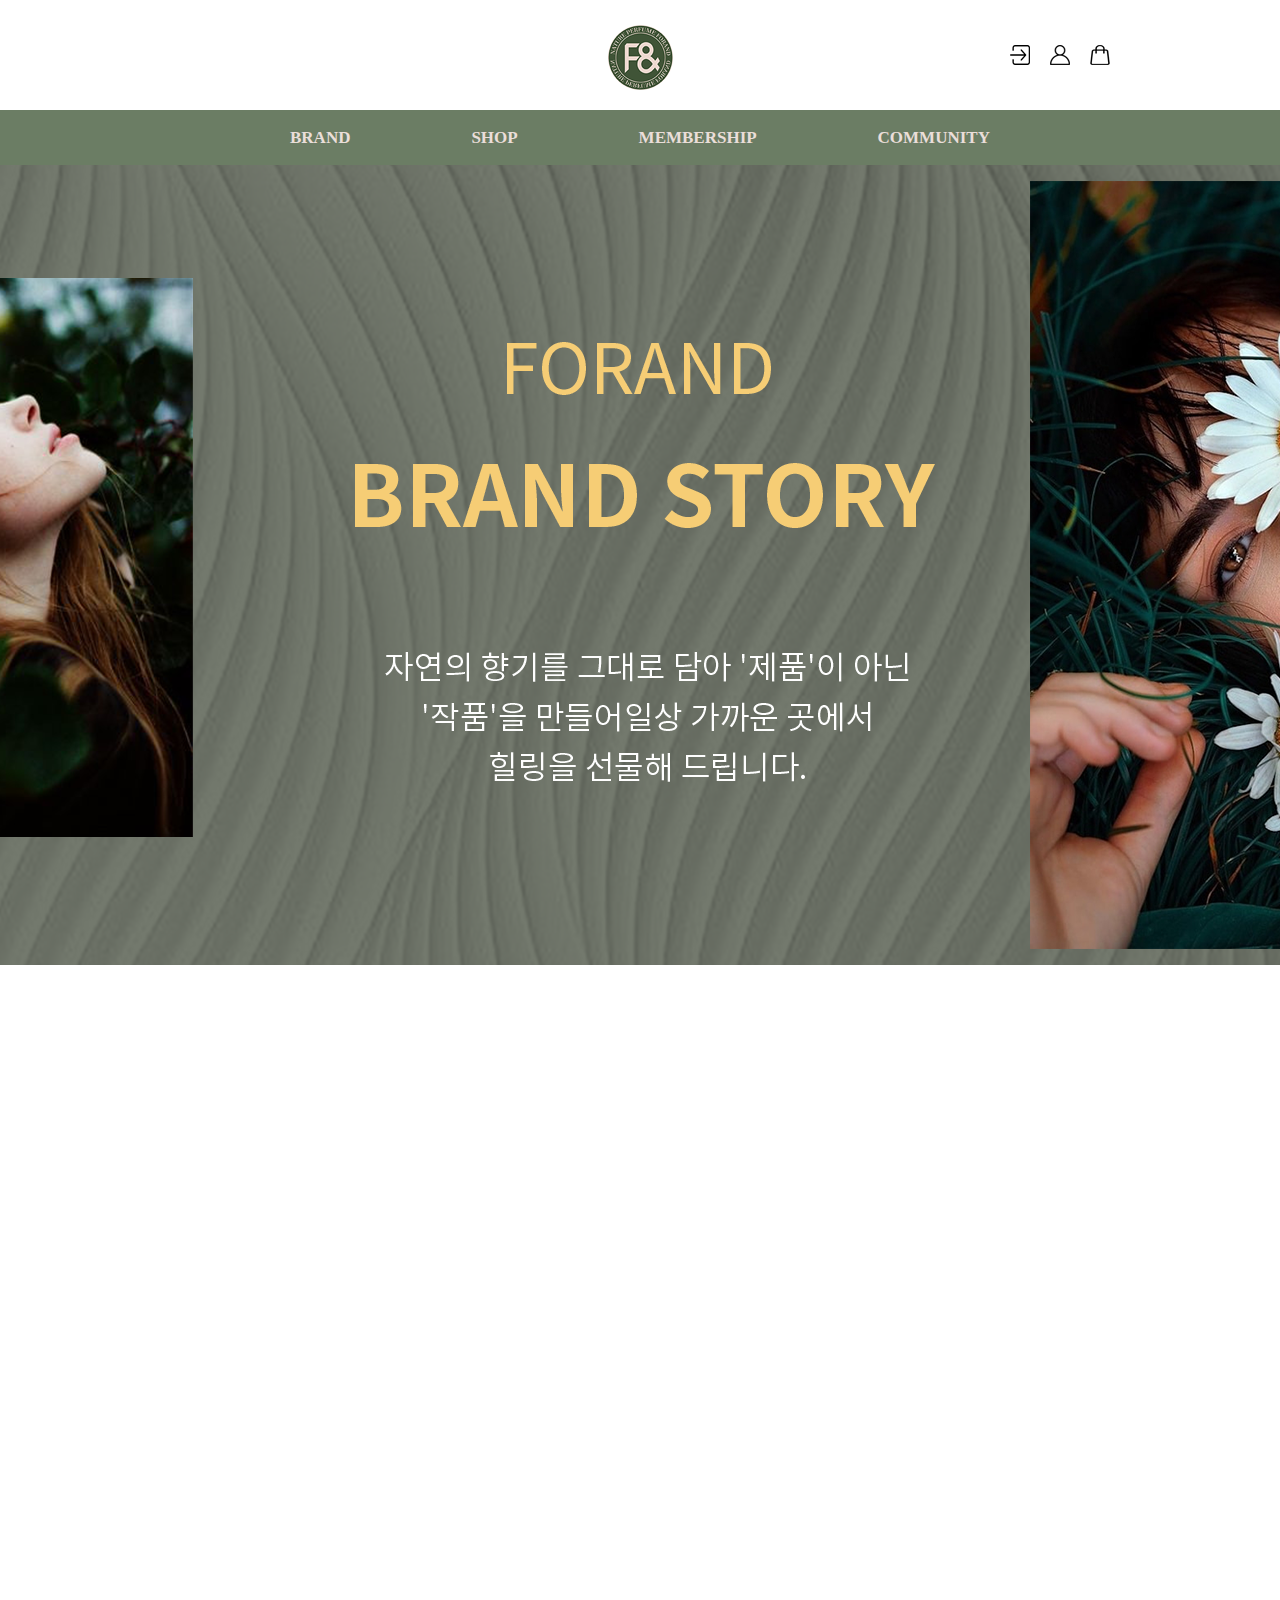
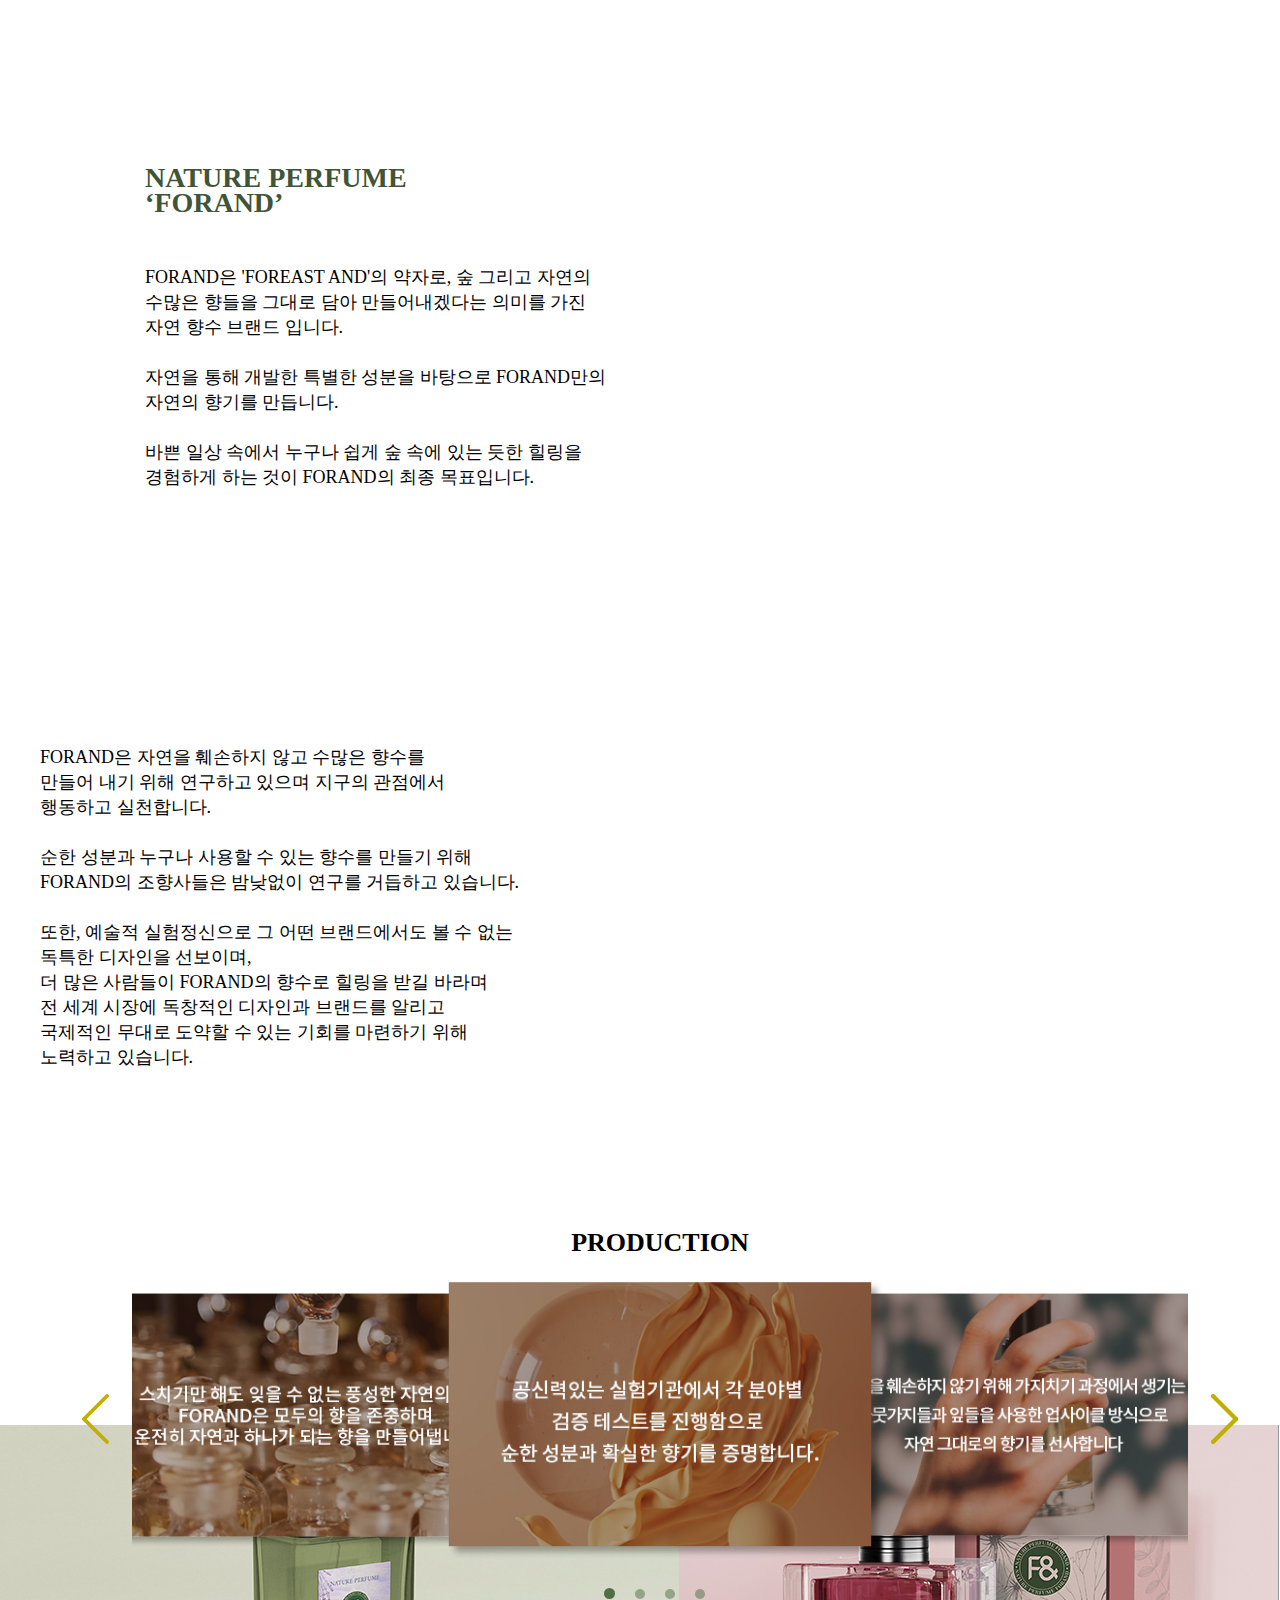
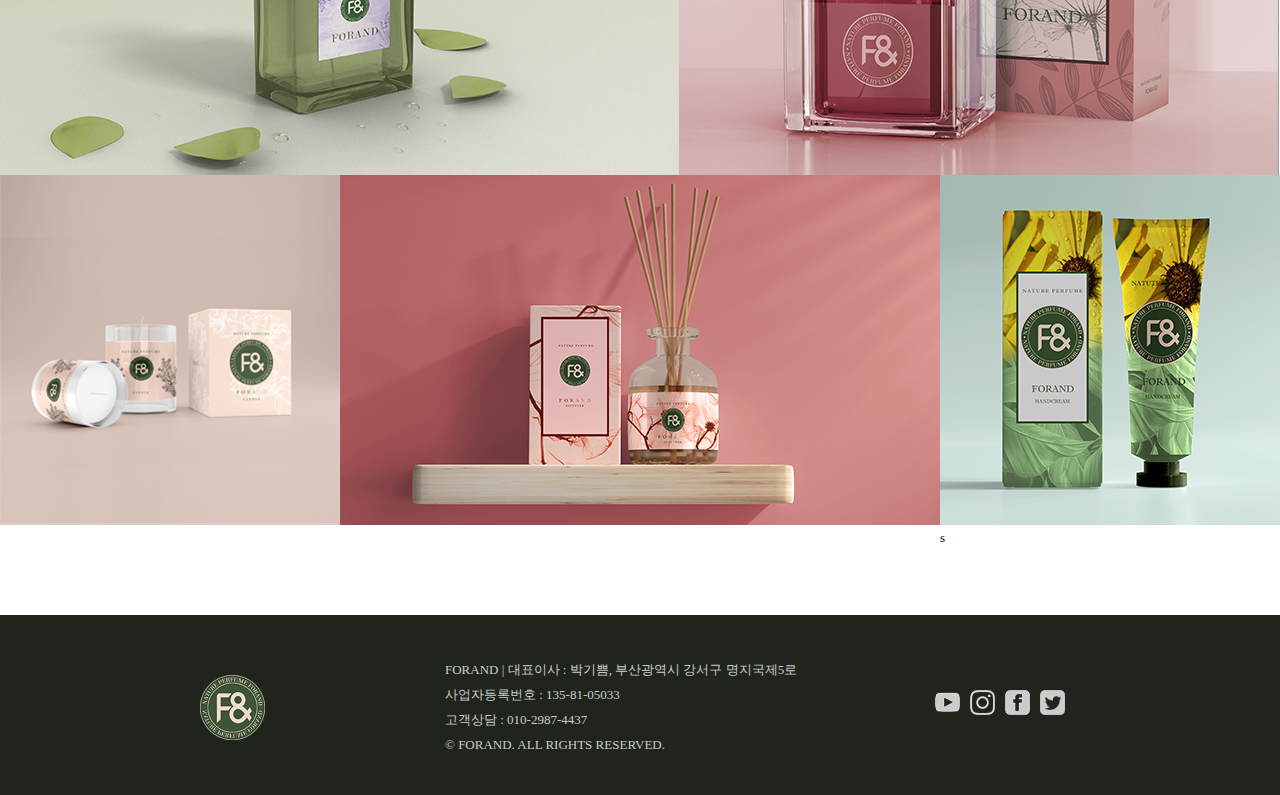
==== commit f0c4065e: "Add files via upload" ====
--- a/index.html
+++ b/index.html
@@ -7,7 +7,7 @@
     <meta name="viewport" content="width=1400">
     <title>FORAND</title>
     <link href="images/favicon.png" rel="icon" type="image/png"sizes="32x32"><!-- favicon -->
-    <link rel="stylesheet" href="css/style3.css"><!-- css -->
+    <link rel="stylesheet" href="css/style.css"><!-- css -->
 
     <!-- 갤러리 css -->
     <link href="css/slick.css" rel="stylesheet" type="text/css"><!-- 수정X -->
@@ -35,11 +35,11 @@
         </div>
         <div class="scroll-content"></div>
         
-</div><!-- haeder f -->
-
-<div class="nav"> <!-- nav s -->
+    </div><!-- haeder f -->
+    
+    <div class="nav"> <!-- nav s -->
     <ul>
-        <li><a href="#">BRAND</a>
+        <li><a href="https://parkgippeum.github.io/FORAND_sub1/">BRAND</a>
             <div class="sub_bg">
                 <ul class="sub">
                     <li class="gnb1"><a href="https://parkgippeum.github.io/FORAND_sub1/#contents1">BRAND STORY <br> </a></li>
@@ -53,7 +53,7 @@
             </div>
             
         </li>
-        <li><a href="#">SHOP</a>
+        <li><a href="https://parkgippeum.github.io/FORAND_sub2/">SHOP</a>
             <div class="sub_bg">
                 <ul class="sub">
                     <li class="gnb2"><a href="https://parkgippeum.github.io/FORAND_sub2/#contents2">NEW</a></li>
@@ -66,7 +66,7 @@
                 </ul>
             </div>
         </li>
-        <li><a href="#">MEMBERSHIP</a>
+        <li><a href="https://parkgippeum.github.io/FORAND_sub3/">MEMBERSHIP</a>
             <div class="sub_bg">
                 <ul class="sub">
                     <li class="gnb1"><a href="https://parkgippeum.github.io/FORAND_sub3/#contents1">MEMBERSHIP CARD</a></li>
@@ -78,7 +78,7 @@
                 </ul>
             </div>
         </li>
-        <li><a href="#">COMMUNITY</a>
+        <li><a href="https://parkgippeum.github.io/FORAND_sub4/">COMMUNITY</a>
             <div class="sub_bg">
                 <ul class="sub">
                     <li class="gnb3"><a href="https://parkgippeum.github.io/FORAND_sub4/#contents1">FAQ</a></li>
@@ -162,17 +162,17 @@
     </div>
 
     <ul class="product1">
-        <li><a href="#"><img src="images/story_product1.jpg" alt="product1"></a></li>
-        <li><a href="#"><img src="images/story_product2.jpg" alt="product2"></a></li>
-        <li><a href="#"><img src="images/story_product3.jpg" alt="product3"></a></li>
-        <li><a href="#"><img src="images/story_product4.jpg" alt="product4"></a></li>
-        <li><a href="#"><img src="images/story_product5.jpg" alt="product5"></a></li>
+        <li><img src="images/story_product1.jpg" alt="product1"></li>
+        <li><img src="images/story_product2.jpg" alt="product2"></li>
+        <li><img src="images/story_product3.jpg" alt="product3"></li>
+        <li><img src="images/story_product4.jpg" alt="product4"></li>
+        <li><img src="images/story_product5.jpg" alt="product5">s</li>
     </ul>
 </div><!-- contents3 f-->
 
 <div id="footer"><!-- footer s -->
     <div class="footer_inner">
-        <a href="index.html" class="footer_logo"><img src="images/footer_logo.png" alt="footer_logo"></a>
+        <a href="https://parkgippeum.github.io/FORAND/" class="footer_logo"><img src="images/footer_logo.png" alt="footer_logo"></a>
 
         <p class="text">
             FORAND  |  대표이사 : 박기쁨,  부산광역시 강서구 명지국제5로 <br>
@@ -183,10 +183,10 @@
 
         <div class="sns">
             <ul class="sns_icon">
-                <li><a href="https://www.youtube.com/"><img src="images/youtube.png" alt="유튜브아이콘"></a></li>
-                <li><a href="#"><img src="images/instagram.png" alt="인스타그램아이콘"></a></li>
-                <li><a href="#"><img src="images/facebook.png" alt="페이스북아이콘"></a></li>
-                <li><a href="#"><img src="images/twitter.png" alt="트위터아이콘"></a></li>
+                <li><a href="#none"><img src="images/youtube.png" alt="유튜브아이콘"></a></li>
+                <li><a href="#none"><img src="images/instagram.png" alt="인스타그램아이콘"></a></li>
+                <li><a href="#none"><img src="images/facebook.png" alt="페이스북아이콘"></a></li>
+                <li><a href="#none"><img src="images/twitter.png" alt="트위터아이콘"></a></li>
             </ul>
         </div>
     </div>
--- a/css/style.css
+++ b/css/style.css
@@ -0,0 +1,142 @@
+*{margin: 0; padding: 0;}
+ul{list-style: none;}
+a{text-decoration: none; color: #000;}
+
+body{font-family: 'Noto Sans kr';
+    font-size: 13px;
+    line-height: 25px;
+    color: #000;
+}
+
+.top{position:fixed; bottom:50px; right:50px; display:none;}
+/* header */
+#header{width: 100%; height: 110px;}
+.header_inner{width: 1320px; margin: 0 auto; position: relative;}
+.icon{position:absolute; top:45px; right:150px;}
+.icon li{float: left; padding-right: 20px;}
+
+.logo{position:absolute; top:25px; left:50%; margin-left: -32.5px;}
+
+.icon li:hover{opacity: 0.5; color: #000;}
+
+/* nav */
+.nav{width: 100%;
+    text-align: center;
+    background-color: #6b7d64;
+    text-transform:uppercase;
+    z-index: 95;
+    position: relative;
+    z-index: 90;
+}
+
+.nav ul{
+    width:800px;
+	margin:auto;
+    display:flex;
+	justify-content:space-between;}
+
+.nav>ul>li{float: left;}
+.nav>ul>li>a{display:block; padding:15px 50px; font-size: 17px; font-weight: bold; color: #eaded9;}
+.nav>ul>li>a:hover{color:rgb(21, 33, 16)}
+
+.nav li:hover .sub_bg{display:block;}
+
+.sub_bg{width:100%; background-color: #fff; height:240px;
+    position:absolute; top: 54px; left:0;
+    display:none; background-image: url(../images/navbg.jpg);/* background-color: #f5ede0;*/ font-weight: bold; font-size: 18px;border-bottom: 1px solid #465d4e;}
+    
+.sub{position: relative;}
+.gnb1:nth-child(1){position: absolute; top: 50px; left: 500px;}
+.gnb1:nth-child(2){position: absolute; top: 100px; left: 500px;}
+.gnb1:nth-child(3){position: absolute; top: 150px; left: 500px;}
+.sub_img1{position: absolute; top: 0; left: 50px;}
+.sub_img2{position: absolute; top: 110px; left: 50px;}
+
+.gnb2:nth-child(1){position: absolute; top: 50px; right: 500px;}
+.gnb2:nth-child(2){position: absolute; top: 100px; right: 500px;}
+.gnb2:nth-child(3){position: absolute; top: 150px; right: 500px;}
+.sub_img3{position: absolute; top: 0; right: 50px;}
+.sub_img4{position: absolute; top: 110px; right: 50px;}
+
+.gnb3:nth-child(1){position: absolute; top: 30px; right: 500px;}
+.gnb3:nth-child(2){position: absolute; top: 80px; right: 500px;}
+.gnb3:nth-child(3){position: absolute; top: 130px; right: 500px;}
+.gnb3:nth-child(4){position: absolute; top: 180px; right: 500px;}
+.sub_img3{position: absolute; top: 0; right: 50px;}
+.sub_img4{position: absolute; top: 110px; right: 50px;}
+
+.sub li a{color: #405437;}
+.gnb{text-align: center; padding-top: 70px;}
+.sub img{padding-top: 12px;}
+.sub1_img{padding: 7px;}
+.sub4_img{padding-top: 30px;}
+.sub li a:hover{color: rgb(231, 198, 155);}
+
+.scroll-content{
+    height: 2000px;
+}
+.scroll-fixed{
+    position: fixed;
+    top: 0px;
+}
+
+/* banner */
+#banner{width: 100%; margin: 0 auto; height: 800px; background: url(../images/storymain.png) no-repeat center top;}
+
+/* contents1 */
+#contents1{width: 1280px; height: 1100px; margin: 150px auto;}
+.story1{float: left;}
+.story1 li{float: left;}
+.story1_text{margin: 30px 80px; padding: 65px;}
+.story1_text h1{font-size: 28px; padding: 0 0 50px 0; color: #405437;}
+.story1_text p{font-size: 18px;}
+
+.story2{float: left;}
+.story2 li{float: left;}
+.story2_text{margin: 160px 40px;}
+.story2_text p{font-size: 18px;}
+.story2 img{padding-left: 50px;}
+
+/* contents2 */
+#contents2{width: 1320px; height: 400px; margin: 0 auto;}
+#contents2 h1{text-align: center; padding-top: 80px;}
+
+/* contents3 */
+
+#contents3{width: 1320px; height: 750px; margin: 150px auto;}
+.product_text{text-align: center;}
+.product_text h1{padding-bottom: 30px;}
+
+.product1{float: left; margin-top: 30px;}
+.product1 li{float: left;}
+.product1 li{float: left;}
+.product1 li{float: left;}
+.product1 li img{display: block;}
+
+p.typing-txt{display: none;}
+/*커서가 깜빡거리는 효과부분 시작*/
+.typing {  
+    /*position: absolute;*/ 
+     display: inline-block; 
+      animation-name: cursor; 
+      animation-duration: 0.3s; 
+      animation-iteration-count: infinite; 
+    }
+    @keyframes cursor{ 
+      0%{border-right: 1px solid #fff} 
+      50%{border-right: 1px solid #000} 
+      100%{border-right: 1px solid #fff} 
+    }
+/*커서가 깜빡거리는 효과부분 끝*/
+
+/* footer */
+#footer{width: 100%; height: 180px; margin: 0 auto; background-color: #1f241c;}
+.footer_inner{width: 1320px; margin: 0 auto;}
+.footer_logo{float: left; margin: 60px 0 0px 200px;}
+
+.text{float: left; margin: 42px 0 0 180px; color: #ccc;}
+
+.sns{float: right; margin-right: 250px; margin-top: 70px;}
+.sns_icon li{float: left; padding: 5px;}
+
+.sns li a:hover{opacity: 0.5; color: #fff;}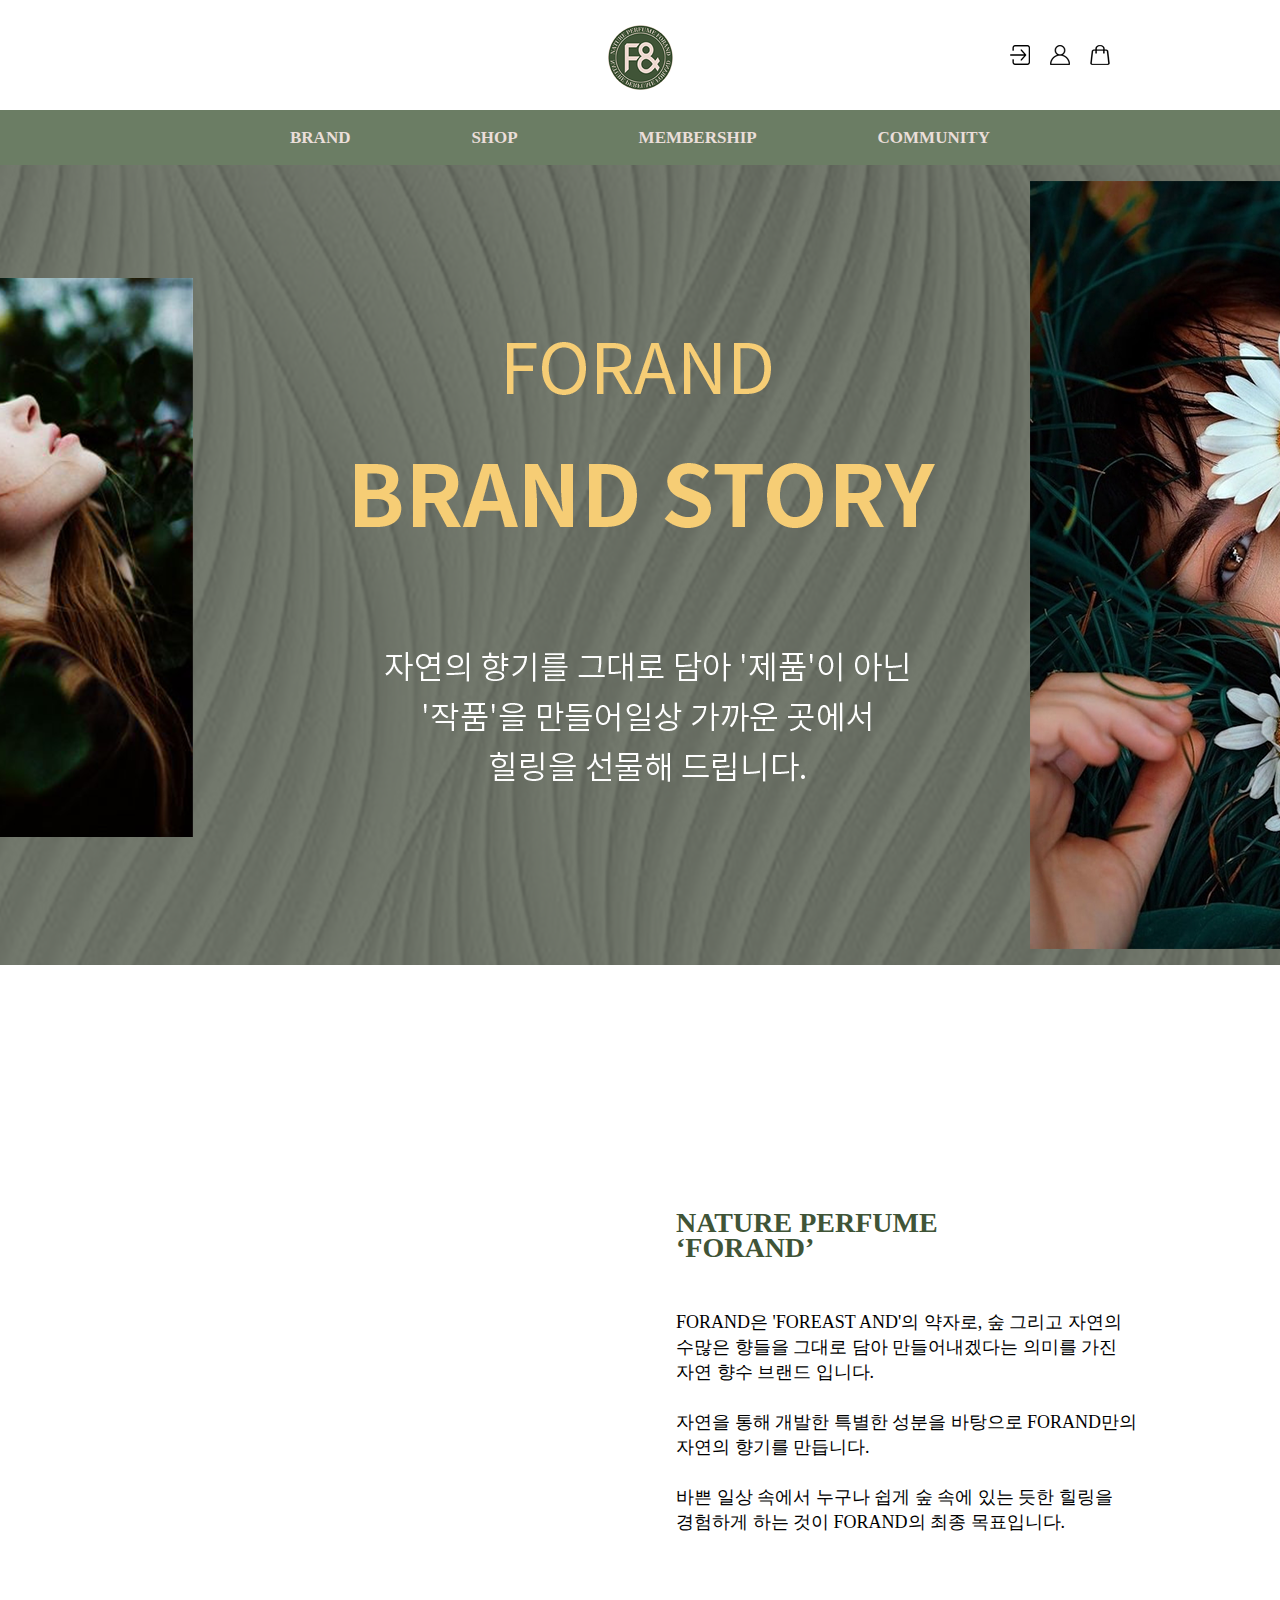
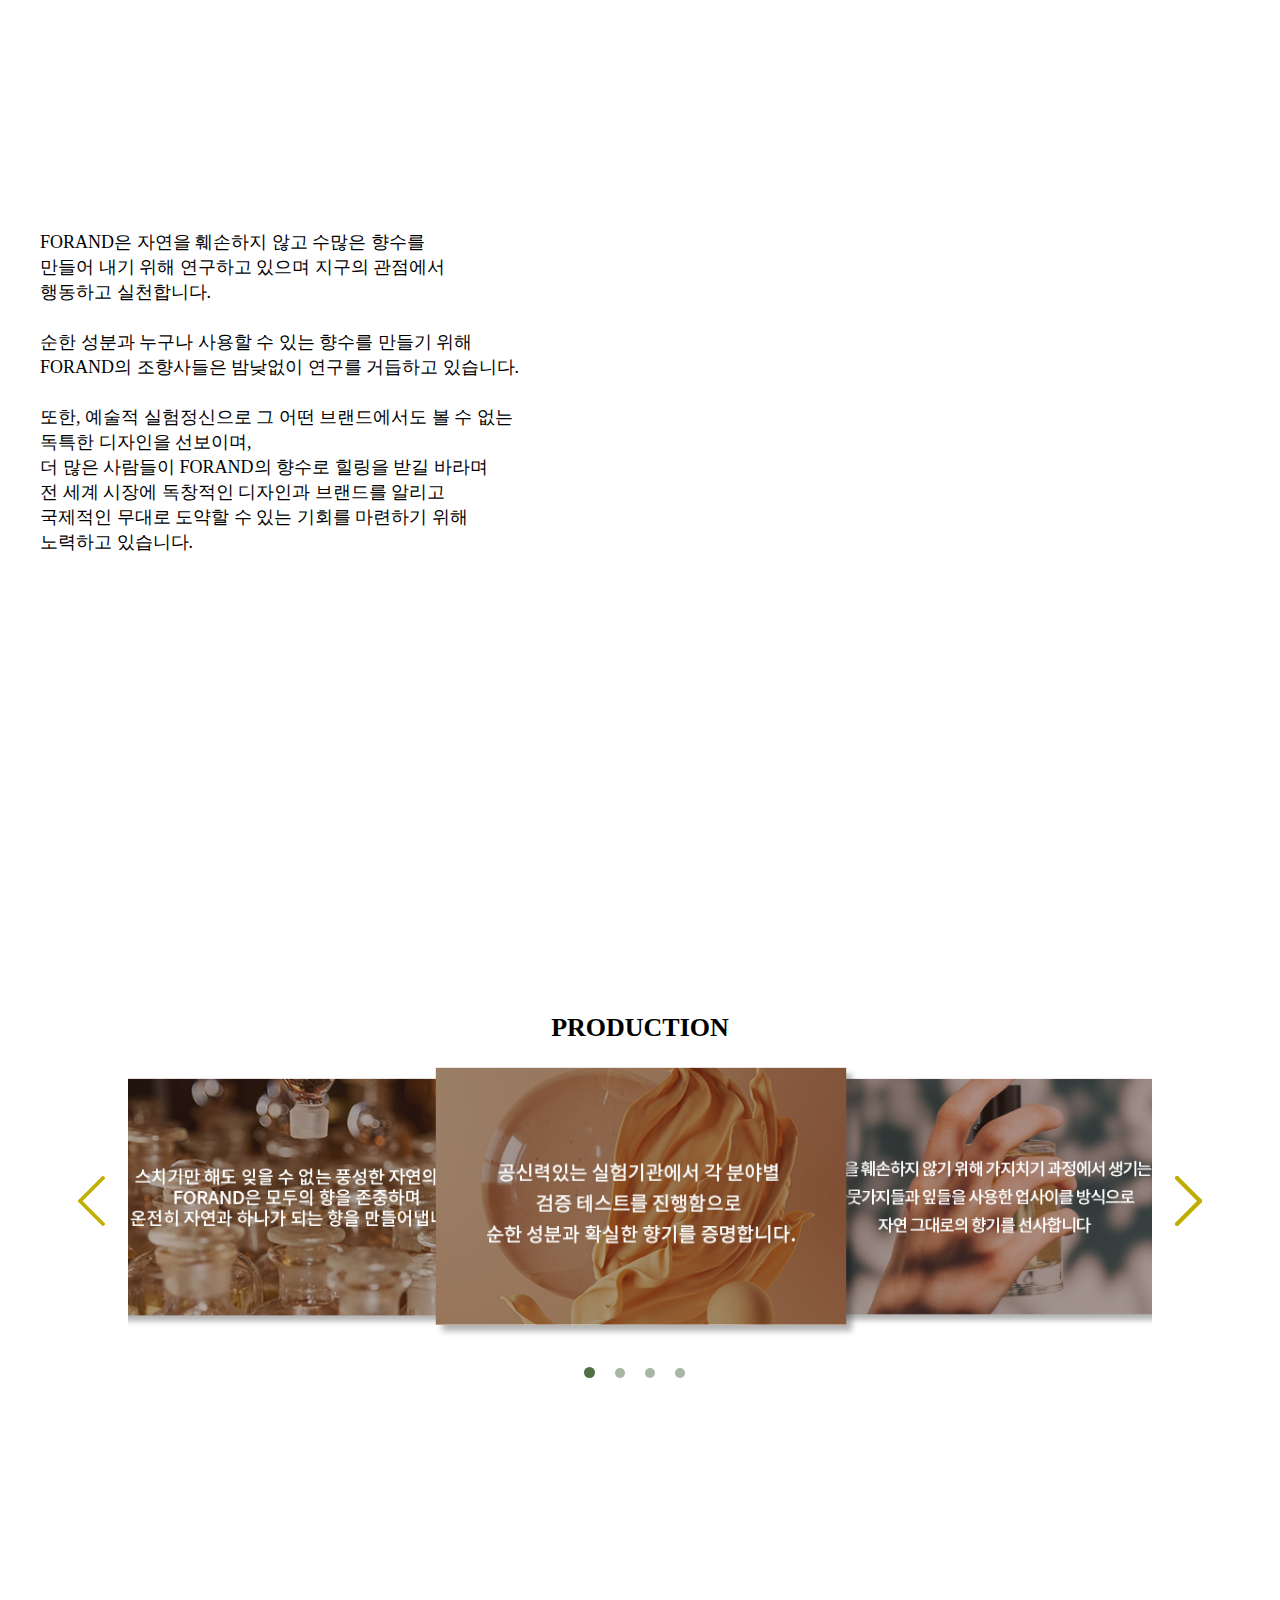
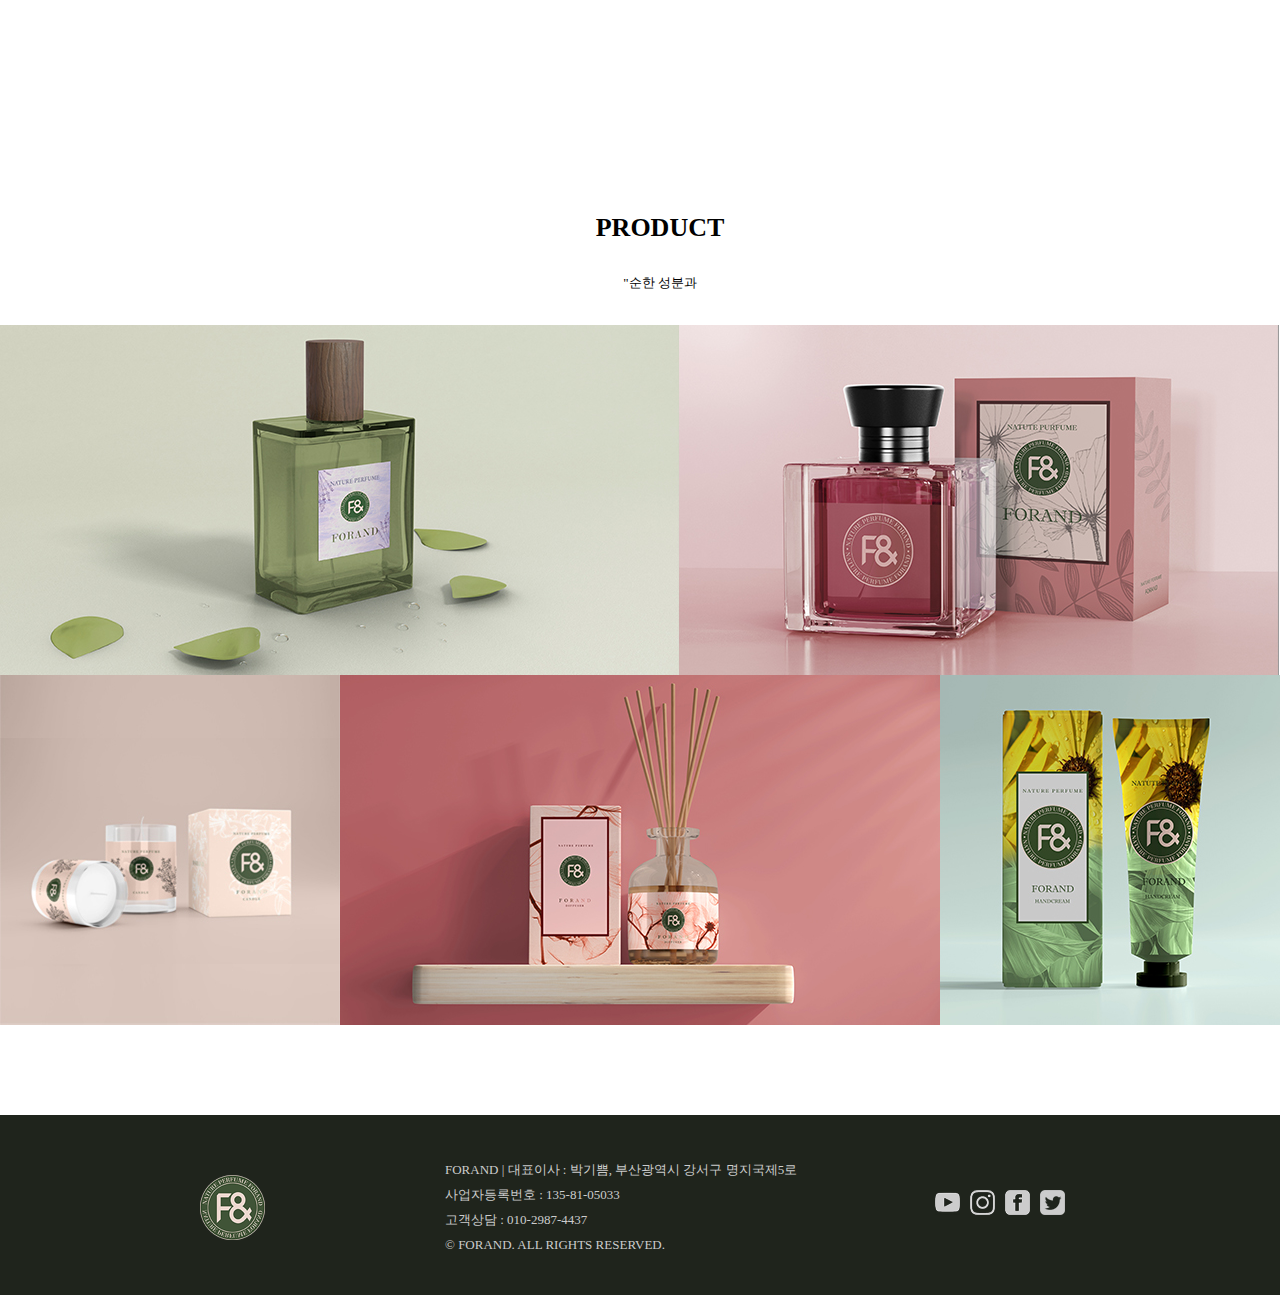
==== commit 1366d874: "Update index.html" ====
--- a/index.html
+++ b/index.html
@@ -1,5 +1,5 @@
 <!DOCTYPE html>
-<html lang="en">
+<html lang="ko">
 <head>
     <meta charset="UTF-8">
     <meta http-equiv="X-UA-Compatible" content="IE=edge">
@@ -166,7 +166,7 @@
         <li><img src="images/story_product2.jpg" alt="product2"></li>
         <li><img src="images/story_product3.jpg" alt="product3"></li>
         <li><img src="images/story_product4.jpg" alt="product4"></li>
-        <li><img src="images/story_product5.jpg" alt="product5">s</li>
+        <li><img src="images/story_product5.jpg" alt="product5"></li>
     </ul>
 </div><!-- contents3 f-->
 
@@ -211,4 +211,4 @@
 
 
 </body>
-</html>+</html>
--- a/css/style.css
+++ b/css/style.css
@@ -84,7 +84,7 @@
 #banner{width: 100%; margin: 0 auto; height: 800px; background: url(../images/storymain.png) no-repeat center top;}
 
 /* contents1 */
-#contents1{width: 1280px; height: 1100px; margin: 150px auto;}
+#contents1{width: 1320px; height: 1200px; margin: 150px auto;}
 .story1{float: left;}
 .story1 li{float: left;}
 .story1_text{margin: 30px 80px; padding: 65px;}
@@ -98,8 +98,8 @@
 .story2 img{padding-left: 50px;}
 
 /* contents2 */
-#contents2{width: 1320px; height: 400px; margin: 0 auto;}
-#contents2 h1{text-align: center; padding-top: 80px;}
+#contents2{width: 100%; height: 800px; margin: 0 auto;}
+#contents2 h1{text-align: center; padding-top: 150px;}
 
 /* contents3 */
 
@@ -139,4 +139,4 @@
 .sns{float: right; margin-right: 250px; margin-top: 70px;}
 .sns_icon li{float: left; padding: 5px;}
 
-.sns li a:hover{opacity: 0.5; color: #fff;}+.sns li a:hover{opacity: 0.5; color: #fff;}
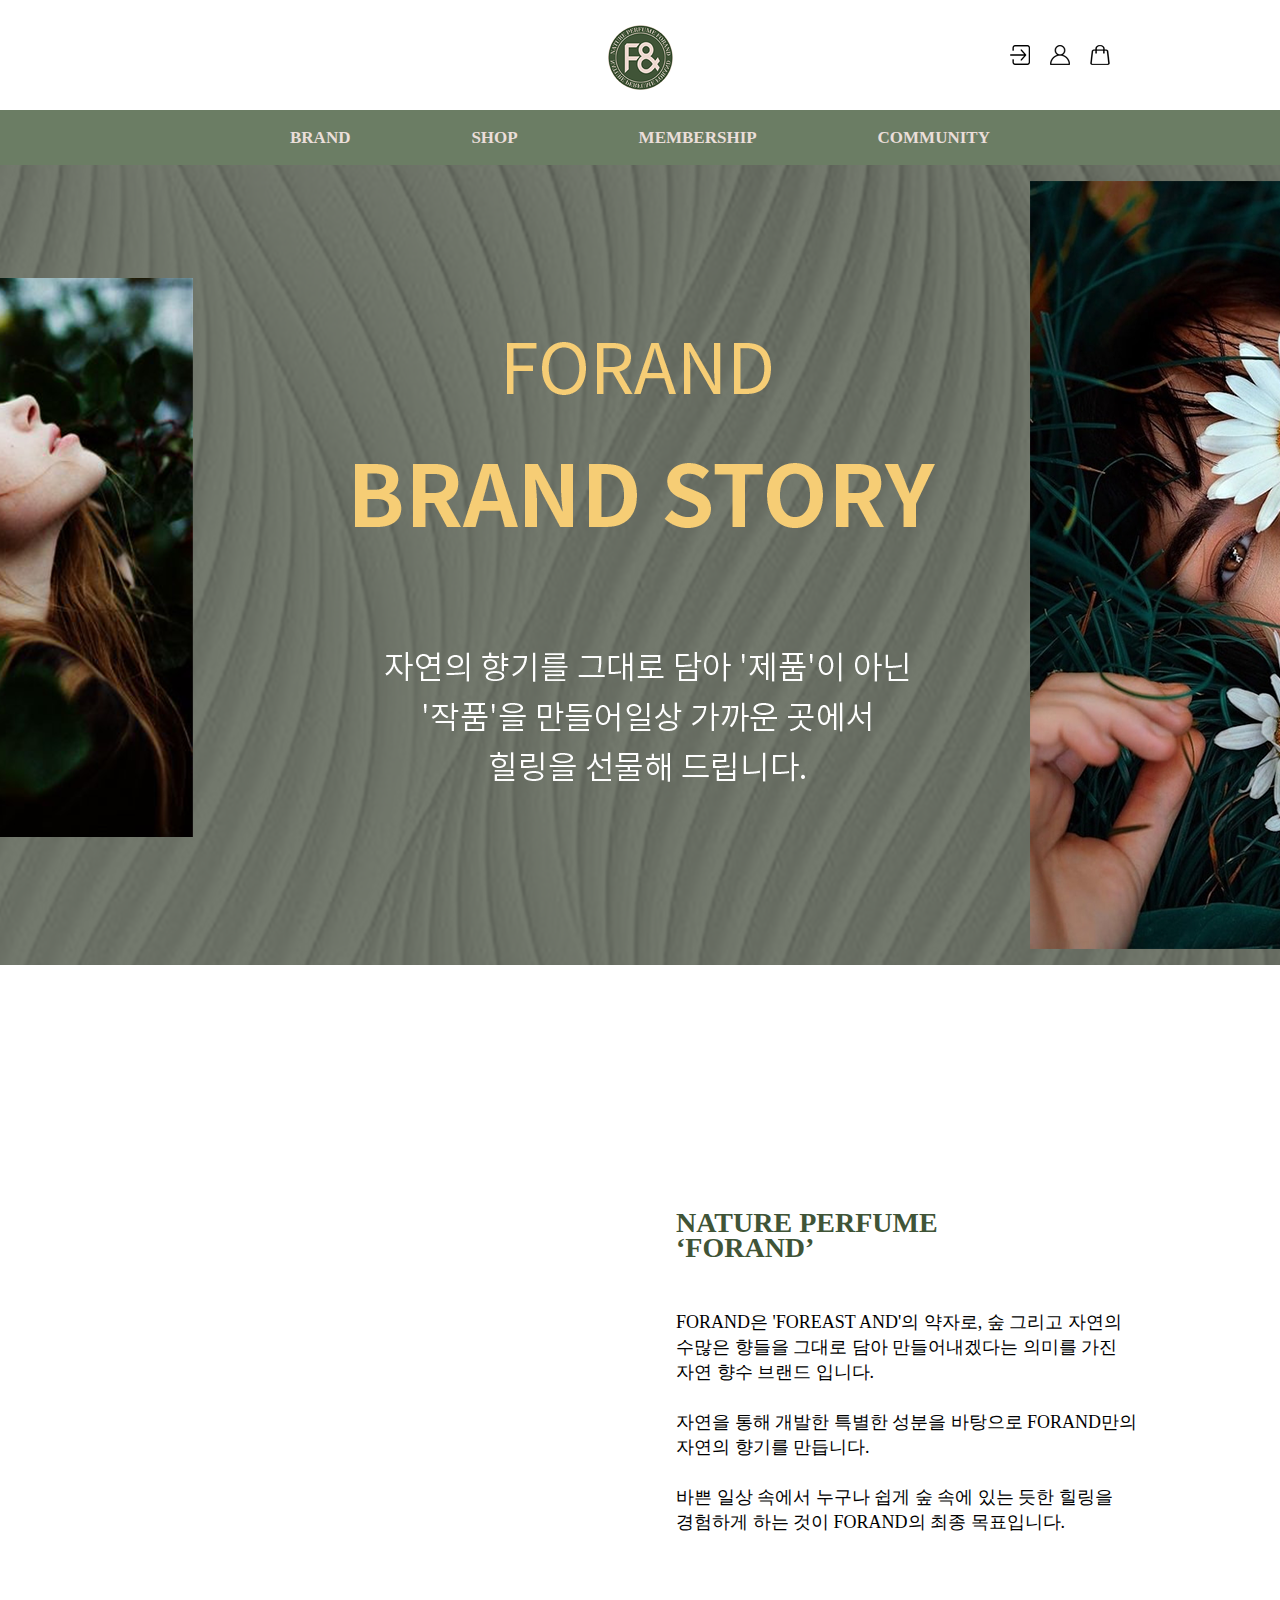
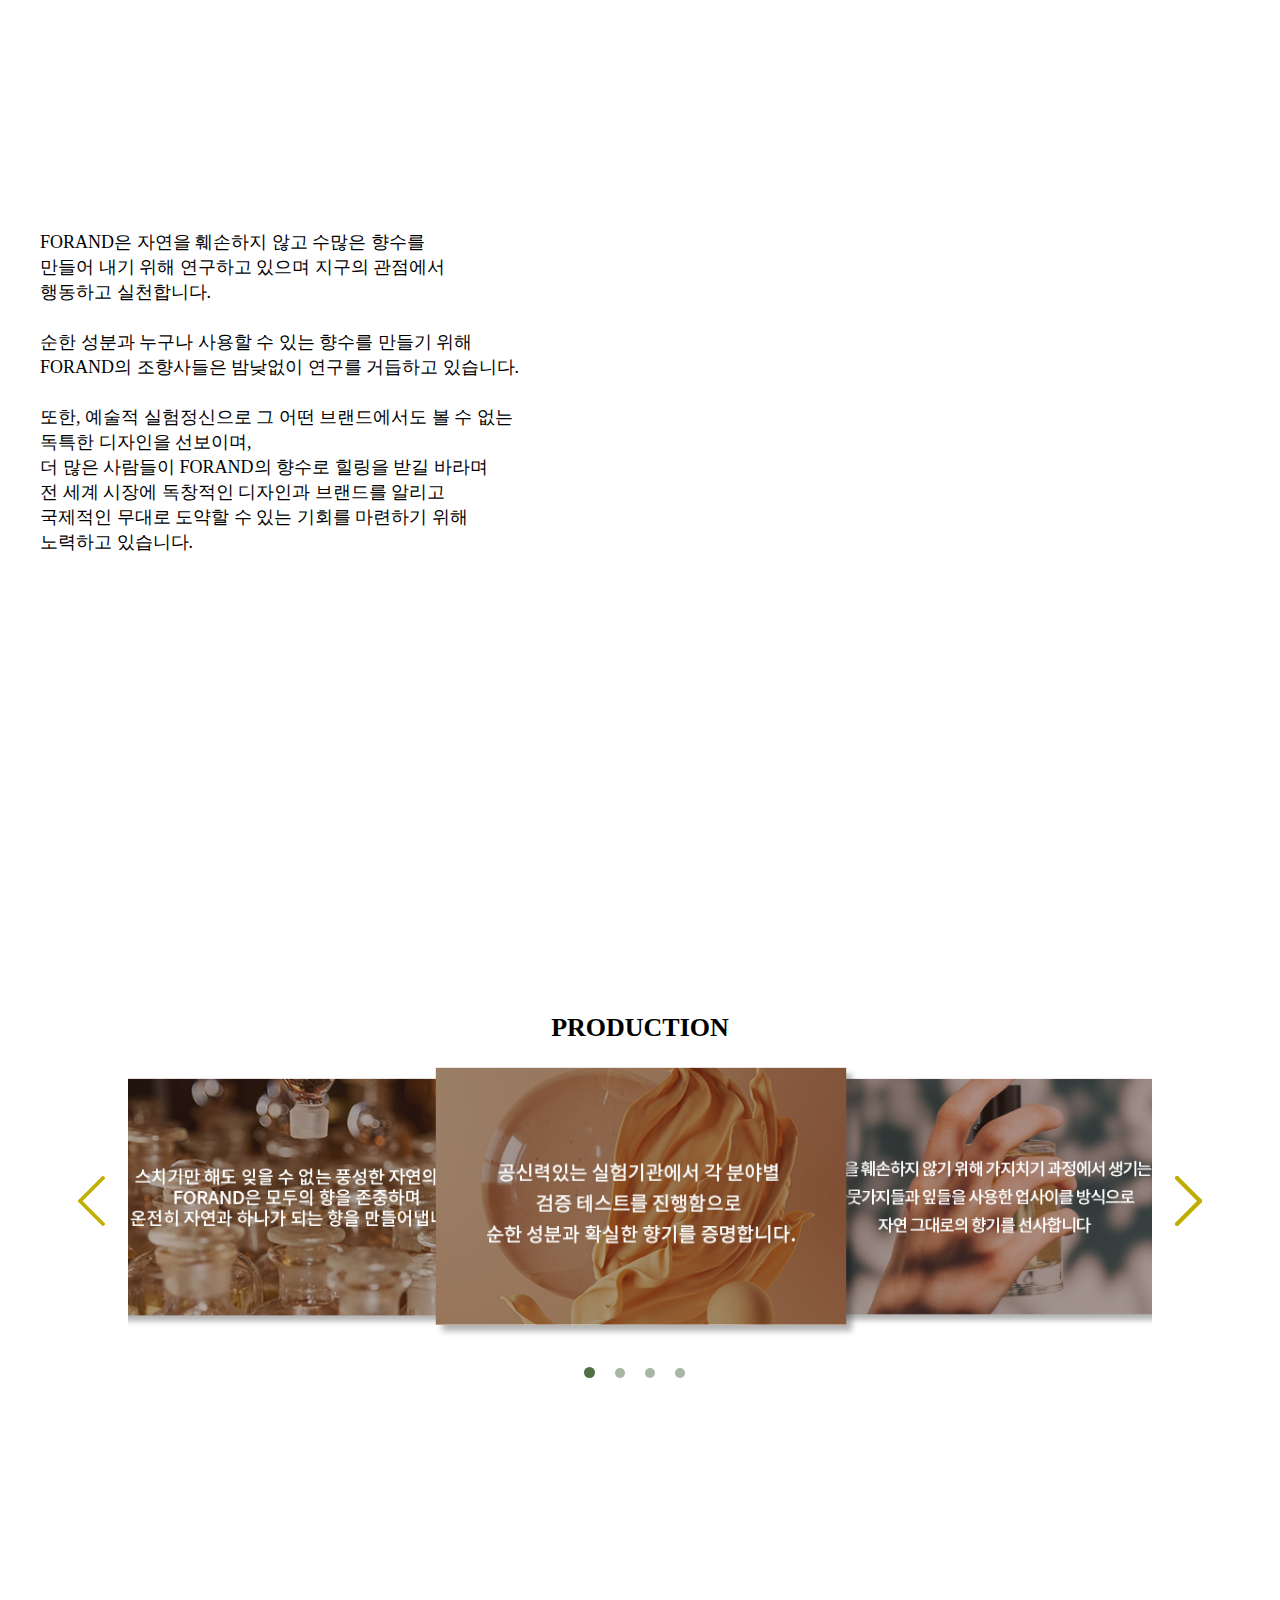
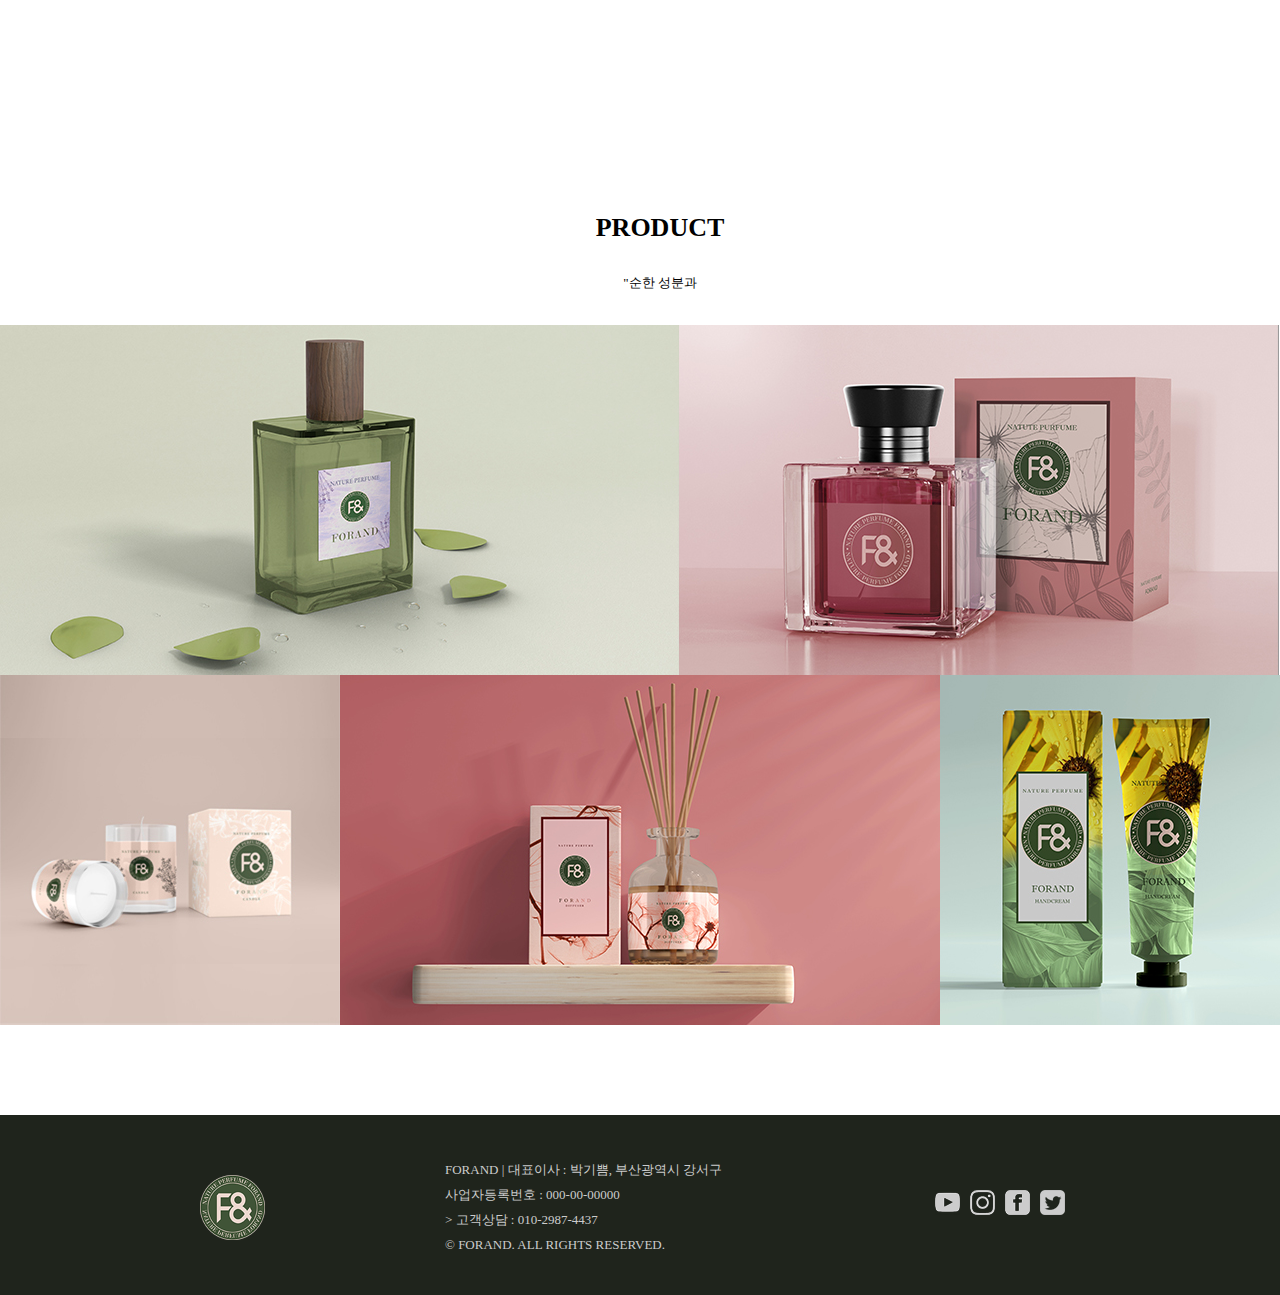
==== commit abaec9e3: "Update index.html" ====
--- a/index.html
+++ b/index.html
@@ -175,8 +175,8 @@
         <a href="https://parkgippeum.github.io/FORAND/" class="footer_logo"><img src="images/footer_logo.png" alt="footer_logo"></a>
 
         <p class="text">
-            FORAND  |  대표이사 : 박기쁨,  부산광역시 강서구 명지국제5로 <br>
-            사업자등록번호 : 135-81-05033  <br>
+            FORAND  |  대표이사 : 박기쁨,  부산광역시 강서구 <br>
+            사업자등록번호 : 000-00-00000  <br>>
             고객상담 : 010-2987-4437 <br>
             © FORAND. ALL RIGHTS RESERVED.
         </p>
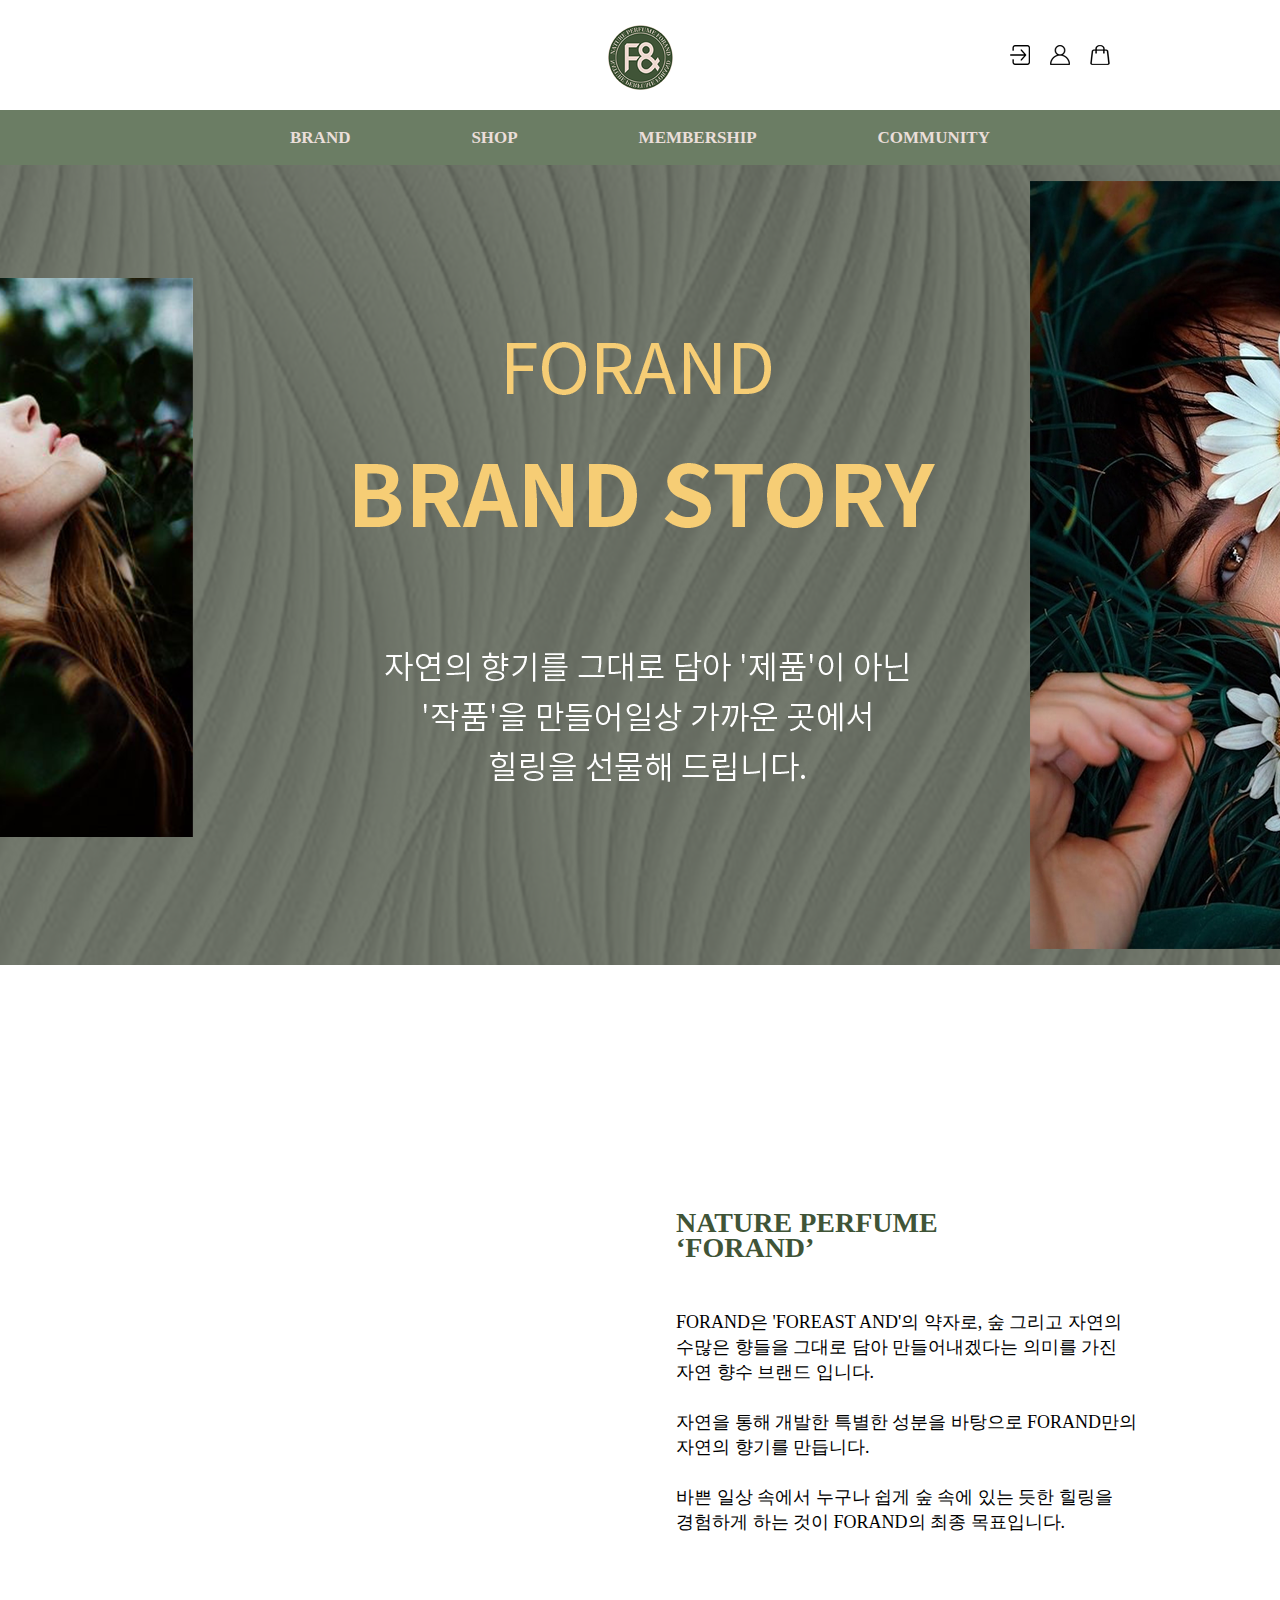
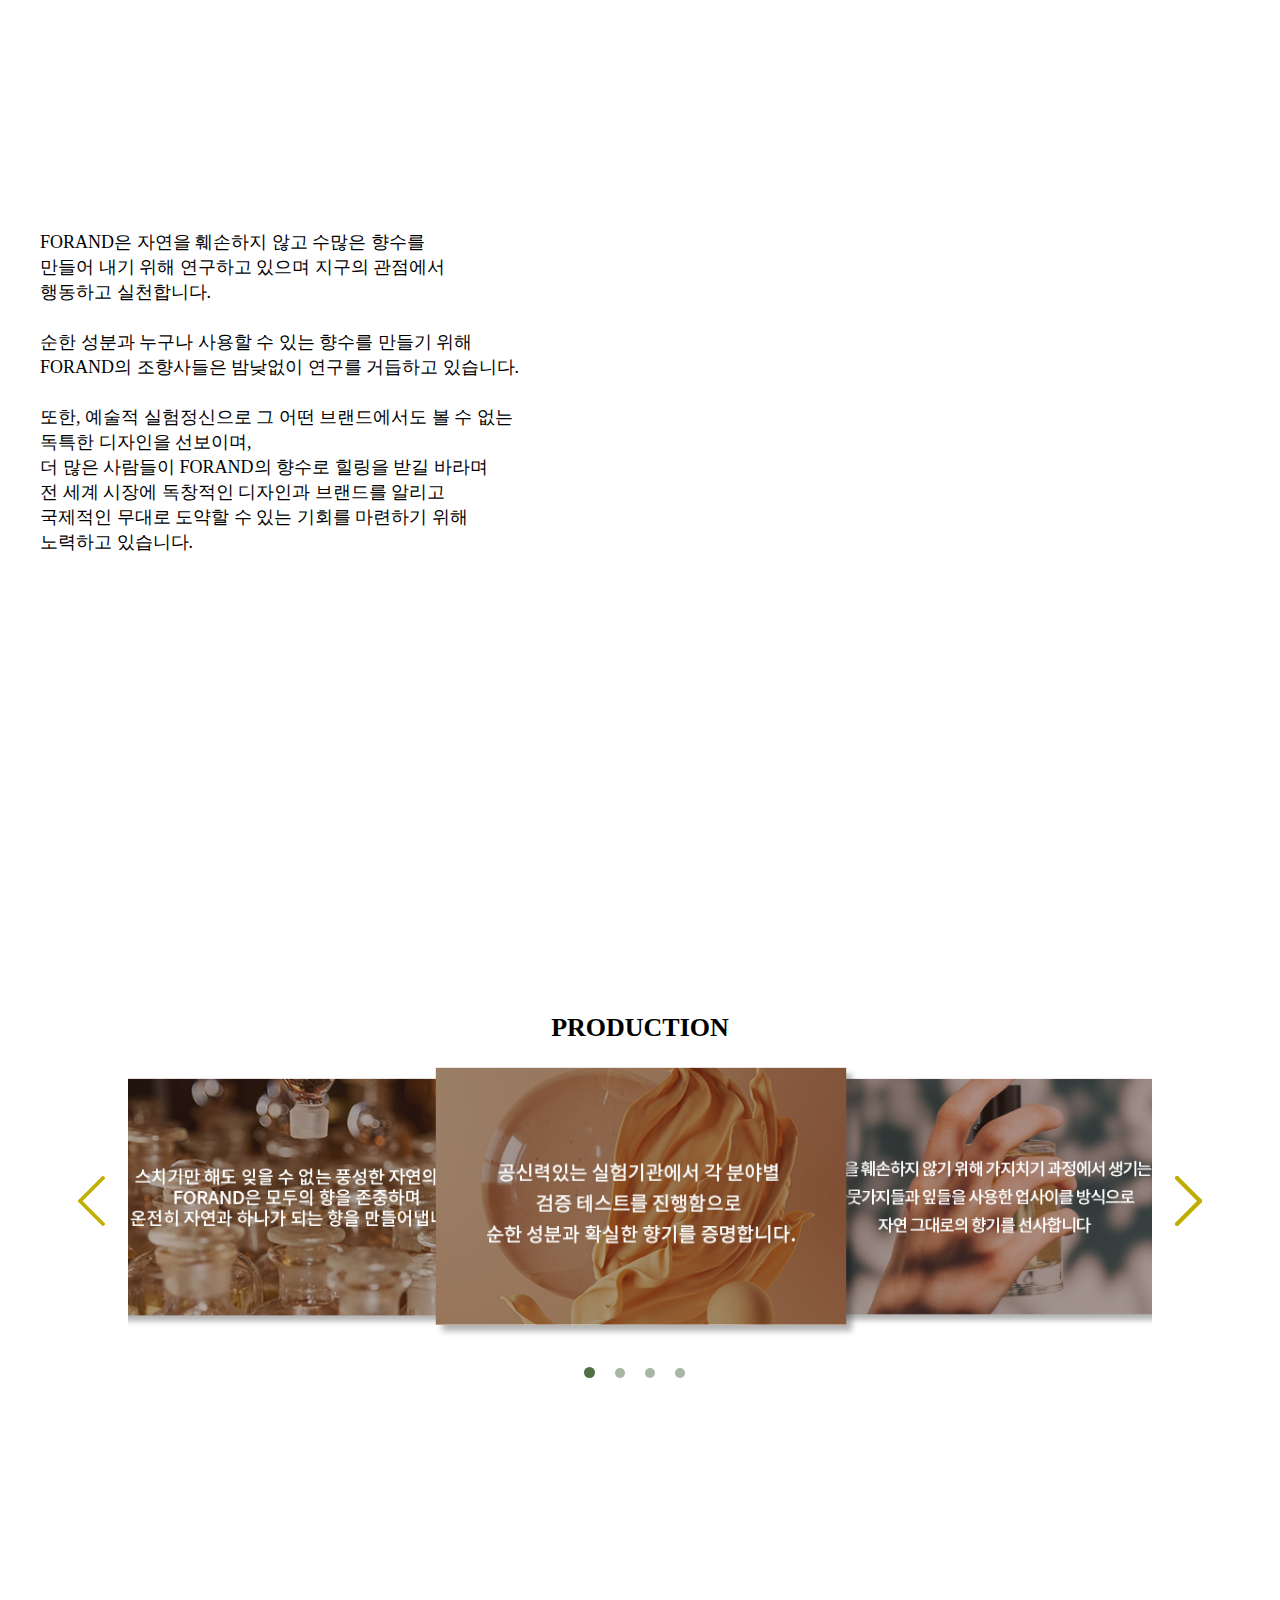
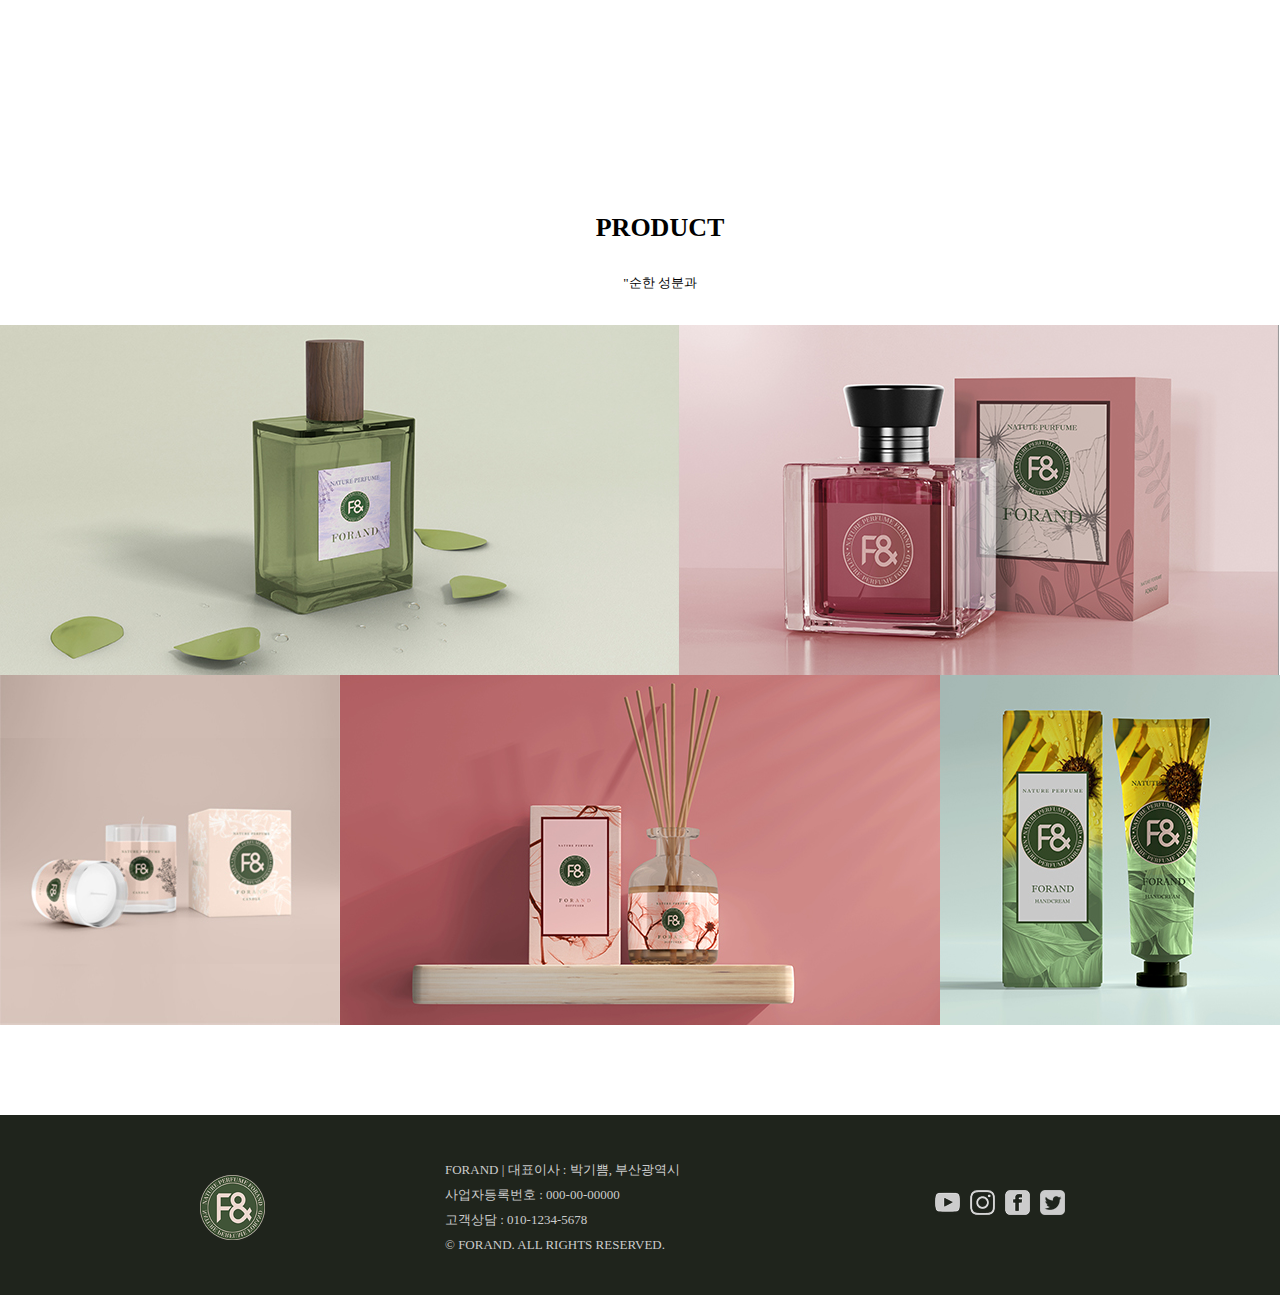
==== commit 561d4626: "Update index.html" ====
--- a/index.html
+++ b/index.html
@@ -22,7 +22,7 @@
     <script src="https://code.jquery.com/jquery-3.6.0.min.js" integrity="sha256-/xUj+3OJU5yExlq6GSYGSHk7tPXikynS7ogEvDej/m4=" crossorigin="anonymous"></script>
     
 </head>
-<body>
+<body  oncontextmenu="return false" ondragstart="return false" onselectstart="return false">
     <div id="header"><!-- header s --> 
         <ul class="icon">
             <li><a href="../forand/login.html"><img src="images/login.png" alt="로그인아이콘"></a></li>
@@ -175,9 +175,9 @@
         <a href="https://parkgippeum.github.io/FORAND/" class="footer_logo"><img src="images/footer_logo.png" alt="footer_logo"></a>
 
         <p class="text">
-            FORAND  |  대표이사 : 박기쁨,  부산광역시 강서구 <br>
-            사업자등록번호 : 000-00-00000  <br>>
-            고객상담 : 010-2987-4437 <br>
+            FORAND  |  대표이사 : 박기쁨, 부산광역시 <br>
+            사업자등록번호 : 000-00-00000  <br>
+            고객상담 : 010-1234-5678 <br>
             © FORAND. ALL RIGHTS RESERVED.
         </p>
 
